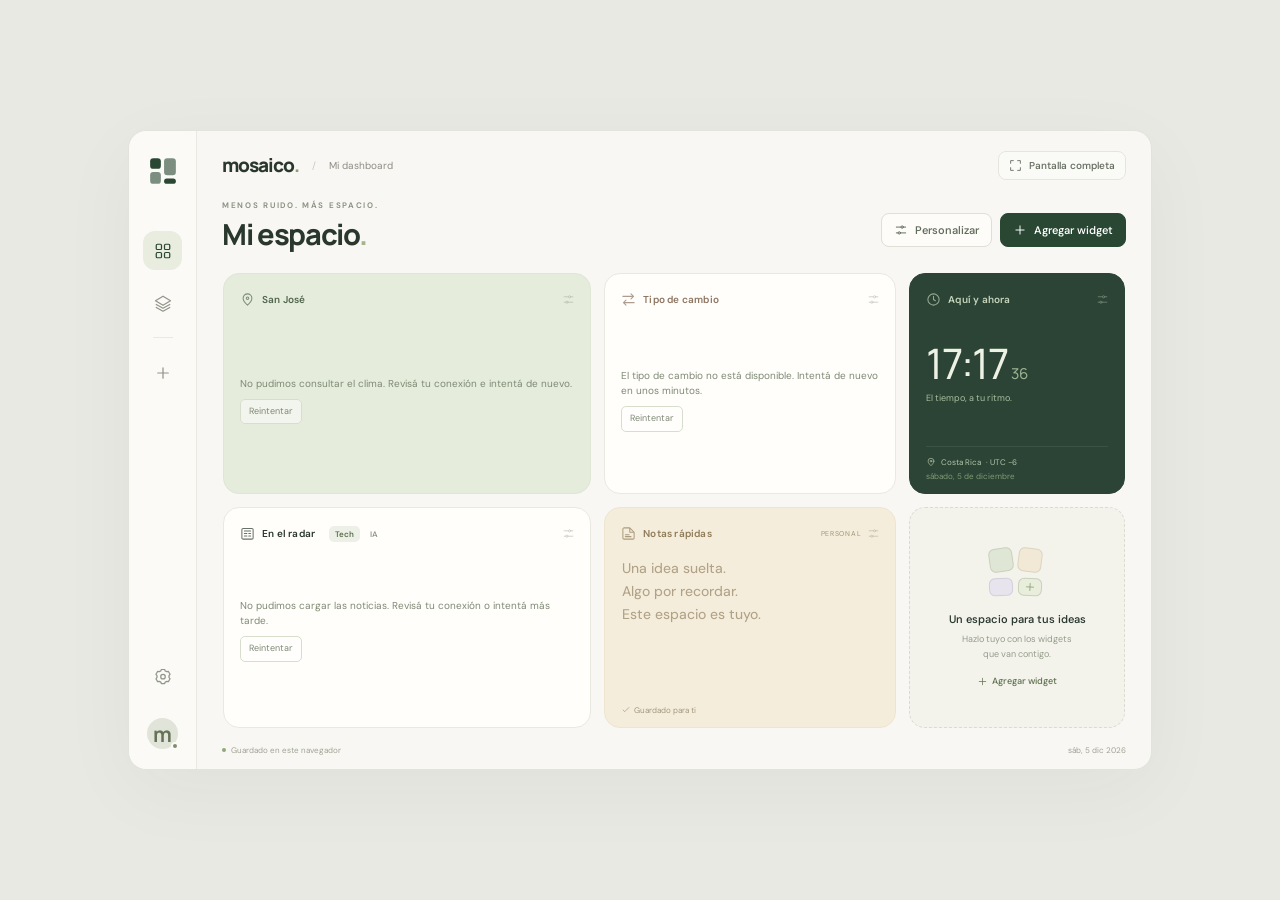
==== index.html @ e3544dfc "Build Mosaico modular dashboard with live atmospheric weather" ====
<!doctype html>
<html lang="es">
<head>
  <meta charset="UTF-8">
  <meta name="viewport" content="width=device-width,initial-scale=1,viewport-fit=cover">
  <meta name="theme-color" content="#f6f5f1">
  <meta name="description" content="Mosaico: tu dashboard modular de clima, noticias, tipo de cambio y widgets personales.">
  <title>Mosaico — Tu espacio, a tu ritmo</title>
  <link rel="icon" href="./assets/favicon.svg" type="image/svg+xml">
  <link rel="stylesheet" href="./style.css">
</head>
<body>
  <div class="app-shell" id="app">
    <aside class="sidebar" aria-label="Navegación principal">
      <a class="brand" href="./" aria-label="Mosaico, inicio"><svg viewBox="0 0 28 28" fill="none" aria-hidden="true"><rect x="2" y="2" width="10" height="10" rx="3" fill="currentColor"/><rect x="15" y="2" width="11" height="16" rx="3" fill="currentColor" opacity=".6"/><rect x="2" y="15" width="10" height="11" rx="3" fill="currentColor" opacity=".6"/><rect x="15" y="21" width="11" height="5" rx="2.5" fill="currentColor"/></svg></a>
      <div class="nav-stack">
        <button class="nav-button active" id="home-button" title="Mi espacio" aria-label="Mi espacio" data-icon="grid"></button>
        <button class="nav-button" id="library-button" title="Biblioteca de widgets" aria-label="Biblioteca de widgets" data-icon="layers"></button>
        <div class="nav-divider"></div>
        <button class="nav-button" id="sidebar-add" title="Agregar widget" aria-label="Agregar widget" data-icon="plus"></button>
      </div>
      <div class="nav-bottom">
        <button class="nav-button" id="settings-button" title="Ajustes" aria-label="Ajustes" data-icon="settings"></button>
        <button class="avatar" id="about-button" title="Acerca de Mosaico" aria-label="Acerca de Mosaico">m<span></span></button>
      </div>
    </aside>
    <main>
      <div class="topbar">
        <div class="breadcrumb"><span class="wordmark">mosaico<span class="brand-dot">.</span></span><span class="breadcrumb-divider">/</span><span>Mi dashboard</span></div>
        <button class="button fullscreen-button" id="fullscreen-button"><span data-icon="expand"></span><span class="fullscreen-label">Pantalla completa</span></button>
      </div>
      <header class="workspace-heading">
        <div><div class="eyebrow">MENOS RUIDO. MÁS ESPACIO.</div><h1>Mi espacio<span class="heading-dot">.</span></h1></div>
        <div class="heading-actions"><button class="button edit-button" id="edit-button"><span data-icon="sliders"></span><span>Personalizar</span></button><button class="button primary" id="add-button"><span data-icon="plus"></span>Agregar widget</button></div>
      </header>
      <section class="dashboard-scroll" aria-label="Tus widgets"><div class="widget-grid" id="widget-grid"></div></section>
      <footer><span><span class="status-dot"></span><span id="save-status">Todo en su lugar</span></span><span id="footer-date"></span></footer>
    </main>
  </div>
  <dialog id="catalog-dialog" class="catalog-dialog">
    <div class="dialog-header"><div><div class="eyebrow">HECHO A TU MEDIDA</div><h2>Un lugar para todo.</h2><p>Elige qué quieres tener a mano.</p></div><button class="icon-button close-dialog" aria-label="Cerrar" data-icon="x"></button></div>
    <div class="catalog-search"><span data-icon="search"></span><input id="catalog-search" placeholder="Buscar un widget…" aria-label="Buscar widgets"></div>
    <div class="catalog-tabs" role="group" aria-label="Filtrar widgets"><button class="selected" data-category="all">Todos</button><button data-category="daily">Tu día</button><button data-category="personal">Personales</button></div>
    <div class="catalog-grid" id="catalog-grid"></div>
    <div class="catalog-footer"><span data-icon="code"></span><span>Tu espacio puede crecer. Agrega tus propios módulos al registro de widgets.</span></div>
  </dialog>
  <dialog id="config-dialog" class="config-dialog"><div class="dialog-header"><div><div class="eyebrow">DALE TU TOQUE</div><h2 id="config-heading">Configurar widget</h2></div><button class="icon-button close-dialog" aria-label="Cerrar" data-icon="x"></button></div><form id="config-form"></form></dialog>
  <dialog id="settings-dialog" class="settings-dialog"><div class="dialog-header"><div><div class="eyebrow">TU ESPACIO</div><h2>Ajustes</h2></div><button class="icon-button close-dialog" aria-label="Cerrar" data-icon="x"></button></div><div class="settings-content"><div class="setting-info"><span data-icon="monitor"></span><div><strong>1024 × 640 píxeles</strong><p>El tamaño máximo de Mosaico. En pantalla completa, tu dashboard permanece centrado.</p></div></div><div class="setting-info"><span data-icon="hard-drive"></span><div><strong>Guardado en este navegador</strong><p>Tu distribución, notas y widgets se conservan en este dispositivo.</p></div></div><button class="button wide" id="export-button"><span data-icon="download"></span>Exportar mi espacio</button><label class="button wide import-button"><span data-icon="upload"></span>Importar un espacio<input type="file" id="import-input" accept="application/json,.json" hidden></label><button class="button wide danger" id="reset-button"><span data-icon="rotate"></span>Restablecer distribución inicial</button><p class="settings-note">Restablecer elimina los widgets y notas de este navegador. Puedes exportarlos antes.</p></div></dialog>
  <dialog id="about-dialog" class="settings-dialog"><div class="dialog-header"><div><div class="eyebrow">BIENVENIDO A MOSAICO</div><h2>Tu espacio, a tu ritmo.</h2></div><button class="icon-button close-dialog" aria-label="Cerrar" data-icon="x"></button></div><div class="settings-content about-content"><p>Una pequeña ventana para las cosas que importan. Agrega widgets, edita sus opciones y organiza tu día a tu manera.</p><p><strong>Para organizar:</strong> pulsa Personalizar. Arrastra las tarjetas o usa sus flechas para moverlas. Cada widget tiene un botón de ajustes.</p><p><strong>Datos:</strong> clima de <a href="https://open-meteo.com/" target="_blank" rel="noopener noreferrer">Open-Meteo</a>, cambio de <a href="https://api.hacienda.go.cr/docs/" target="_blank" rel="noopener noreferrer">Hacienda</a> y noticias de <a href="https://news.ycombinator.com/" target="_blank" rel="noopener noreferrer">Hacker News</a>. Cada módulo muestra su fuente y actualización.</p><p><strong>Widgets propios:</strong> puedes crear indicadores desde la biblioteca o registrar nuevos módulos en el código del proyecto.</p></div></dialog>
  <div class="toast" id="toast" role="status" aria-live="polite"></div>
  <script type="module" src="./js/app.js"></script>
</body>
</html>
---- style.css ----
@import url('https://fonts.googleapis.com/css2?family=DM+Sans:wght@400;450;500;550;600;650;700&family=Manrope:wght@400;500;600;650;700;750;800&display=swap');
:root{--ink:#29372d;--muted:#888b81;--green:#294733;--line:#e9e8e1;--paper:#f8f7f3;--sage:#e5ebdc;--peach:#f5e4d6;--lavender:#eae5f3;--sand:#f1eddf;font-family:'DM Sans',-apple-system,BlinkMacSystemFont,sans-serif;color:var(--ink);font-synthesis:none;font-size:13px;background:#e9e9e3}
*{box-sizing:border-box}body{margin:0;min-height:100dvh;display:grid;place-items:center}button,input,textarea,select{font:inherit}button,a,input,textarea,select{-webkit-tap-highlight-color:transparent}button{color:inherit;cursor:pointer}button:disabled{cursor:default;opacity:.4}button:focus-visible,a:focus-visible{outline:2px solid #527548;outline-offset:4px}input:focus-visible,textarea:focus-visible,select:focus-visible{outline:2px solid #7f9271;outline-offset:2px}a{color:inherit;text-decoration:none}svg{display:block}button svg,span[data-icon] svg{flex-shrink:0}.icon{width:18px;height:18px;flex-shrink:0}button{border:0;background:none}button:hover{filter:brightness(.97)}.app-shell{width:min(1024px,100vw);height:min(640px,100dvh);display:grid;grid-template-columns:68px minmax(0,1fr);background:var(--paper);overflow:hidden;border:1px solid #e2e3db;box-shadow:0 20px 80px #2736280b}body:fullscreen{background:#e9e9e3}html:fullscreen body{height:100dvh} .sidebar{border-right:1px solid var(--line);display:flex;align-items:center;flex-direction:column;padding:25px 0 20px;background:#fbfaf6}.brand{color:var(--green);width:30px;height:30px;display:block}.brand svg{width:30px;height:30px}.nav-stack{display:flex;flex-direction:column;gap:13px;margin-top:45px;align-items:center}.nav-button{width:39px;height:39px;display:grid;place-items:center;border-radius:12px;color:#91958a;transition:background .2s}.nav-button:hover{background:#eeefe7;color:var(--green)}.nav-button.active{background:#e8eddf;color:var(--green)}.nav-button .icon{width:18px;height:18px}.nav-divider{height:1px;width:20px;background:var(--line);margin:2px 0}.nav-bottom{margin-top:auto;display:grid;gap:22px;justify-items:center}.avatar{width:31px;height:31px;border-radius:50%;background:#e1e5d9;font:700 21px 'Manrope',sans-serif;position:relative;color:#657256}.avatar span{position:absolute;bottom:-1px;right:-1px;width:8px;height:8px;background:#79916a;border:2px solid #fbfaf6;border-radius:50%}main{padding:19px 25px 10px;min-width:0;min-height:0;display:flex;flex-direction:column}.topbar{height:30px;flex-shrink:0;display:flex;align-items:center;justify-content:space-between}.breadcrumb{display:flex;align-items:center;gap:13px;font-size:10px;color:#8c8e83}.wordmark{font-family:Manrope,sans-serif;font-weight:800;color:var(--ink);font-size:19px;letter-spacing:-1px}.brand-dot{color:#8d9f73}.breadcrumb-divider{color:#c9cbbe}.button{display:inline-flex;align-items:center;justify-content:center;gap:7px;border:1px solid #dedfd5;border-radius:8px;height:34px;padding:0 12px;font-size:11px;font-weight:550;white-space:nowrap;transition:background .18s}.button .icon{width:14px;height:14px}.fullscreen-button{height:29px;font-size:10px;background:#fafaf7;border-color:#e4e5dc;padding:0 10px;color:#676e61}.fullscreen-button .icon{width:13px;height:13px}.primary{background:var(--green);border-color:var(--green);color:#fff}.primary:hover{background:#34543d}.workspace-heading{display:flex;align-items:center;justify-content:space-between;margin:20px 0 19px;flex-shrink:0;min-height:53px}.eyebrow{font-size:8px;letter-spacing:1.7px;font-weight:650;color:#8b9182;line-height:1.4}h1{font-family:Manrope,sans-serif;font-size:29px;letter-spacing:-1.35px;line-height:1.24;margin:6px 0 0;font-weight:750}.heading-dot{color:#a5b38e}.heading-actions{display:flex;gap:8px;padding-top:6px}.edit-button{background:#fdfcf8;color:#626c5c}.edit-button.selected{background:#e5ebdc;border-color:#bac8ad}.dashboard-scroll{flex:1;min-height:0;overflow-y:auto;scrollbar-width:thin;scrollbar-color:#d0d5c7 transparent;scrollbar-gutter:auto}.widget-grid{display:grid;grid-template-columns:repeat(12,minmax(0,1fr));gap:13px;align-content:start;padding:1px 1px 3px;min-height:100%}.widget{position:relative;min-width:0;height:221px;border:1px solid #e9e9e0;border-radius:16px;background:#fffefb;padding:15px 16px 12px;grid-column:span 4;overflow:hidden;transition:box-shadow .2s,border-color .2s,transform .2s}.widget:hover{border-color:#d8ddce}.widget.weather,.widget.news{grid-column:span 5}.widget.clock,.add-tile{grid-column:span 3}.widget-header{height:21px;display:flex;align-items:center;justify-content:space-between;gap:4px;position:relative;z-index:1;margin-bottom:9px}.widget-label{display:flex;align-items:center;gap:7px;font-size:10px;font-weight:600;letter-spacing:.02em;min-width:0}.widget-label .icon{width:15px;height:15px;opacity:.7}.widget-title{overflow:hidden;text-overflow:ellipsis;white-space:nowrap}.card-actions{display:flex;align-items:center;gap:1px;margin-right:-6px}.icon-button{width:23px;height:23px;border-radius:6px;display:grid;place-items:center;padding:4px;color:#92988a;flex-shrink:0}.icon-button .icon{width:13px;height:13px}.icon-button:hover{background:#00000009;color:var(--ink)}.widget-config{opacity:.45;transition:opacity .2s}.widget:hover .widget-config,.widget-config:focus-visible,.editing .widget-config{opacity:1}.widget-body{position:relative;z-index:1;min-height:0;height:calc(100% - 30px)}.source-line{font-size:8px;color:#91988a;display:flex;align-items:center;gap:4px;margin:0;line-height:1.4}.source-line a:hover{text-decoration:underline}.source-line .tiny-dot{width:3px;height:3px;border-radius:50%;background:currentColor}.weather{background:#e5ecdc;border-color:#dfe6d5}.weather .widget-label{color:#51644d}.weather-visual{position:absolute;right:-37px;top:-58px;width:200px;height:200px;pointer-events:none;opacity:.9}.weather-sun{width:80px;height:80px;border-radius:50%;position:absolute;top:50px;left:66px;background:#edc473;box-shadow:0 0 0 13px #f1d99c29,0 0 0 27px #f1d99c1f}.weather-cloud{position:absolute;width:108px;height:36px;top:108px;left:64px;border-radius:30px;background:linear-gradient(#fafbf1,#eff2e5);box-shadow:0 9px 18px #778a6521}.weather-cloud:before,.weather-cloud:after{content:'';position:absolute;border-radius:50%;background:#f8f9ef}.weather-cloud:before{width:48px;height:48px;bottom:8px;left:14px}.weather-cloud:after{width:60px;height:60px;bottom:3px;right:13px}.weather-visual.night .weather-sun{background:#d5e3d8;box-shadow:inset -14px -8px #718773}.temperature{font-family:Manrope,sans-serif;font-size:53px;font-weight:500;letter-spacing:-3px;line-height:1.1;margin-top:11px;position:relative}.temperature sup{font-size:25px;font-weight:400;vertical-align:top;position:relative;top:5px;margin-left:4px;letter-spacing:-1px}.weather-description{font-size:11px;margin:3px 0 3px;color:#4d6146}.weather-range{font-size:9px;color:#7e8b73}.weather-stats{display:flex;gap:13px;margin-top:14px;padding-top:9px;border-top:1px solid #bdcaae69;font-size:9px;color:#65765b}.weather-stats span{display:flex;gap:4px;align-items:center}.weather-stats .icon{width:11px;height:11px}.weather .source-line{margin-top:7px;font-size:7px;color:#78866f}.exchange .widget-label{color:#8d7561}.currency-pair{display:flex;align-items:center;gap:7px;margin-top:14px;color:#8e8e7f;font-size:10px}.flag{font-size:15px}.currency-arrow{font-size:12px;color:#b6b7ad}.exchange-rate{font:600 34px/1.25 Manrope,sans-serif;letter-spacing:-1.4px;margin-top:5px}.exchange-rate .symbol{font-size:24px;margin-right:4px;color:#758064;font-weight:400}.exchange-meta{display:flex;align-items:center;justify-content:space-between;font-size:8px;color:#858c7e;margin-top:3px}.reference-badge{color:#6d805b;background:#edf2e5;padding:3px 5px;border-radius:4px;font-size:7px;display:inline-flex;align-items:center;gap:3px}.reference-badge .icon{width:8px;height:8px}.converter{display:flex;border:1px solid #e8e8df;border-radius:7px;margin-top:11px;align-items:center;background:#f8f8f4;height:30px;overflow:hidden}.converter-input{width:40%;display:flex;align-items:center;padding:0 8px;border-right:1px solid #e8e8df;gap:5px}.converter-input span{font-size:8px;color:#8d9385}.converter-input input{width:100%;min-width:0;border:0;outline:0;background:none;font-size:11px;color:#4d5947;appearance:textfield}.converter-input input::-webkit-inner-spin-button{appearance:none}.converter-result{font-size:10px;font-weight:550;padding:0 9px;overflow:hidden;text-overflow:ellipsis;white-space:nowrap;flex:1}.exchange .source-line{margin-top:7px;font-size:7px;justify-content:space-between}.rate-select{font-size:8px;border:0;background:none;color:#7e8975;max-width:65px;cursor:pointer;padding:0}.clock{background:#2c4435;border-color:#2c4435;color:#edf2e5}.clock .widget-label{color:#c7d6bd}.clock .icon-button{color:#c1ceba}.clock-body{display:flex;flex-direction:column;align-items:flex-start}.clock-time{font-family:Manrope,sans-serif;font-size:42px;letter-spacing:-1.6px;line-height:1.2;margin-top:19px;font-weight:450;white-space:nowrap}.clock-seconds{display:inline-block;font-size:15px;color:#9cb292;margin-left:4px;letter-spacing:-.3px}.clock-period{font-size:9px;color:#a8bea0;margin:3px 0 0}.clock-rule{height:1px;width:100%;background:#ffffff13;margin-top:auto;margin-bottom:10px}.clock-location{font-size:8px;color:#b5c5aa;display:flex;gap:5px;align-items:center}.clock-location .icon{width:10px;height:10px}.clock-date{font-size:8px;color:#7f9a75;margin-top:4px}.news .widget-header{margin-bottom:5px}.news-tabs{display:flex;gap:4px;margin-left:7px}.news-tabs button{font-size:8px;padding:3px 6px;border-radius:5px;color:#929788;white-space:nowrap}.news-tabs .selected{background:#edf0e6;color:#576d48}.news-headline-list{list-style:none;margin:0;padding:0}.news-item{border-bottom:1px solid #eeeee7;padding:8px 0 7px;display:grid;grid-template-columns:21px 1fr 12px;gap:4px;align-items:center}.news-item:last-child{border:0}.news-number{font:500 11px Manrope,sans-serif;align-self:start;margin-top:1px;color:#bac0ad}.news-title{font-size:10px;font-weight:550;line-height:1.35;display:-webkit-box;-webkit-line-clamp:2;-webkit-box-orient:vertical;overflow:hidden}.news-item>a:hover .news-title{text-decoration:underline;text-decoration-color:#b5c4a7;text-underline-offset:3px}.news-detail{font-size:7px;color:#9a9d90;display:flex;gap:5px;margin-top:4px}.news-item>.icon{width:11px;height:11px;color:#aab39c}.news .source-line{font-size:7px;position:absolute;bottom:0}.note{background:#f5eddb;border-color:#eee5d0}.note .widget-label{color:#8e7b58}.personal-tag{font-size:7px;color:#a09275;letter-spacing:.7px}.note-editor{font-size:14px;font-weight:450;line-height:1.65;color:#766949;width:100%;height:126px;border:0;resize:none;background:transparent;outline:0;padding:4px 1px;scrollbar-width:thin}.note-editor::placeholder{color:#b1a286;opacity:1}.note-bottom{display:flex;justify-content:space-between;font-size:8px;color:#a2977e;position:absolute;bottom:0;left:0;right:0}.note-bottom span{display:flex;align-items:center;gap:3px}.note-bottom .icon{width:10px;height:10px}.add-tile{border:1px dashed #d9ddcf;background:#f1f2eac9;display:flex;align-items:center;justify-content:center;flex-direction:column;gap:0;padding:16px;cursor:pointer;text-align:center;border-radius:16px;height:221px;transition:background .2s}.add-tile:hover{background:#e9ede0;border-color:#aebc9e}.tile-art{width:61px;height:49px;position:relative;margin-bottom:15px}.tile-art span{position:absolute;border:1px solid #c7d1bb;background:#e0e6d5;border-radius:6px}.tile-art span:nth-child(1){width:24px;height:24px;left:2px;top:0;transform:rotate(-8deg)}.tile-art span:nth-child(2){width:24px;height:24px;left:31px;top:0;transform:rotate(7deg);background:#f1e8d6;border-color:#dcd3bf}.tile-art span:nth-child(3){width:24px;height:18px;left:2px;top:30px;transform:rotate(-3deg);background:#e8e4ee;border-color:#d4cedc}.tile-art span:nth-child(4){width:24px;height:18px;left:31px;top:30px;transform:rotate(3deg);display:grid;place-items:center;color:#8ca077;background:#e9eddc}.tile-art .icon{width:12px;height:12px}.add-tile strong{font-size:11px;font-weight:550}.add-tile p{font-size:9px;line-height:1.6;color:#969c8b;margin:6px 0 14px;max-width:135px}.add-tile .add-small{font-size:9px;display:flex;gap:4px;align-items:center;color:#637653;font-weight:550}.add-small .icon{width:11px;height:11px}footer{display:flex;align-items:center;justify-content:space-between;color:#9fa392;font-size:8px;flex-shrink:0;height:25px;padding-top:6px}footer>span:first-child{display:flex;align-items:center;gap:5px}.status-dot{height:4px;width:4px;border-radius:50%;background:#91a779}.editing .widget{border:1px dashed #a9b89a;cursor:grab}.editing .widget:active{cursor:grabbing}.editing .add-tile{opacity:.7}.edit-controls{display:none;align-items:center;gap:0}.editing .edit-controls{display:flex}.editing .widget-header{margin-bottom:9px}.editing .widget-label{font-size:9px;gap:4px}.editing .card-actions{margin-right:-8px}.editing .card-actions .icon-button{width:20px;height:22px;padding:3px}.editing .widget-label>.icon{display:none}.editing .personal-tag{display:none}.widget.dragging{opacity:.3;transform:scale(.97)}.widget.drag-over{box-shadow:0 0 0 2px #72945a}.error-state{height:100%;display:flex;flex-direction:column;align-items:flex-start;justify-content:center;gap:8px;font-size:10px;color:#7e8974;line-height:1.5}.error-state p{margin:0}.error-state button{font-size:9px;background:#ffffff80;padding:5px 8px;border-radius:5px;border:1px solid #d7decc}.skeleton{height:12px;background:#667f4310;border-radius:4px;margin-top:15px;width:75%;animation:pulse 1.5s ease-in-out infinite}.skeleton.big{width:40%;height:40px;margin-top:23px}.skeleton.short{width:45%}@keyframes pulse{50%{opacity:.35}}
/* Personal widget palette and controls. */
.accent-sage{background:#edf1e7}.accent-peach{background:#f5e8dd}.accent-lavender{background:#eeebf5}.accent-sand{background:#f4f0e4}.extension .widget-body{overflow:auto;scrollbar-width:thin}.ext-caption,.ext-empty{font-size:9px;line-height:1.6;color:#8d9683;margin:6px 0}.ext-input{min-width:0;width:100%;border:1px solid #dbe1d1;border-radius:5px;padding:7px 8px;font-size:9px;background:#ffffff70}.ext-button{font-size:9px;border-radius:5px;padding:7px 10px;background:#4e6944;color:#fff}.ext-button.is-subtle{background:#ffffff60;color:#828773}.ext-inline-form{display:flex;gap:4px;margin-top:7px}.ext-add{border:1px solid #dbe1d1;background:#ffffff70;border-radius:5px;width:29px}.task-list{padding:0;margin:0;list-style:none;max-height:97px;overflow:auto;scrollbar-width:thin}.task-item{display:flex;align-items:center;justify-content:space-between;padding:7px 0;border-bottom:1px solid #a3b38c22;font-size:11px;gap:4px}.task-label{display:flex;align-items:center;gap:7px;min-width:0}.task-label span{overflow-wrap:anywhere}.task-label input{accent-color:#698559}.task-item.is-done .task-label span{text-decoration:line-through;color:#9ba391}.task-remove{color:#a1a594;padding:0 4px;font-size:15px;align-self:start}.focus-time{font:500 49px Manrope,sans-serif;letter-spacing:-2px;line-height:1.2;margin-top:11px}.focus-actions{display:flex;gap:6px;margin-top:14px}.link-list{max-height:65px;overflow:auto;margin-bottom:7px;scrollbar-width:thin}.link-item{display:flex;align-items:center;justify-content:space-between;padding:4px 0;font-size:10px}.quick-link{overflow:hidden;white-space:nowrap;text-overflow:ellipsis}.quick-link:hover{text-decoration:underline}.link-form{display:grid;grid-template-columns:1fr 1fr;gap:5px}.link-form button{grid-column:1/-1;padding:6px}.metric-value{font:550 47px Manrope,sans-serif;letter-spacing:-1.8px;line-height:1.25;margin-top:15px;overflow-wrap:anywhere}.metric-unit{font-size:18px;letter-spacing:0;margin-left:5px;opacity:.6}.metric-label{font-size:12px;margin:4px 0 14px;color:#95806d}.metric-trend{font-size:9px;padding:4px 7px;background:#ffffff80;border-radius:4px;color:#9d826c}
/* Native dialogs stay within the dashboard's compact scale. */
dialog{border:1px solid #e5e6dc;box-shadow:0 25px 100px #1c30212b;border-radius:20px;padding:25px;background:#fafaf6;color:var(--ink);width:min(610px,calc(100vw - 32px));max-height:min(580px,calc(100dvh - 32px));overscroll-behavior:contain}dialog::backdrop{background:#26342455;backdrop-filter:blur(4px)}.dialog-header{display:flex;align-items:flex-start;justify-content:space-between;gap:15px}.dialog-header .icon-button{width:28px;height:28px;background:#eff0e8}.dialog-header .icon-button .icon{width:16px;height:16px}.dialog-header h2{font:700 25px Manrope,sans-serif;letter-spacing:-1px;margin:6px 0 0}.dialog-header p{font-size:11px;color:#929888;margin:7px 0 0}.catalog-search{display:flex;gap:9px;align-items:center;background:#f1f2eb;border:1px solid #e5e8dd;border-radius:9px;padding:10px 12px;margin-top:22px}.catalog-search .icon{width:15px;height:15px;color:#929e85}.catalog-search input{background:none;outline:0;border:0;width:100%;font-size:11px}.catalog-tabs{display:flex;gap:6px;margin:15px 0}.catalog-tabs button{font-size:10px;color:#8d9682;padding:6px 10px;border-radius:6px}.catalog-tabs button.selected{background:#e6eddc;color:#5e754d}.catalog-grid{display:grid;grid-template-columns:repeat(3,minmax(0,1fr));gap:9px}.catalog-card{display:flex;flex-direction:column;align-items:flex-start;text-align:left;padding:13px;border:1px solid #e3e6da;border-radius:10px;background:#fffefa;position:relative;min-height:118px;transition:border-color .2s}.catalog-card:hover{border-color:#95a582;background:#f7f9f0}.catalog-icon{width:28px;height:28px;display:grid;place-items:center;border-radius:8px;margin-bottom:9px;background:#edf2e5;color:#7c8e68}.catalog-icon .icon{width:16px;height:16px}.catalog-card strong{font-size:11px;font-weight:550}.catalog-card p{font-size:9px;line-height:1.5;color:#99a08f;margin:5px 0 0}.catalog-add{position:absolute;top:15px;right:12px;color:#b0b99e}.catalog-add .icon{width:13px;height:13px}.catalog-footer{display:flex;gap:8px;align-items:center;font-size:9px;color:#969d8c;margin-top:18px;padding-top:15px;border-top:1px solid #e5e7dc;line-height:1.6}.catalog-footer .icon{width:15px;height:15px;flex-shrink:0}.empty-search{grid-column:1/-1;padding:25px 0;color:#8c977e;text-align:center;font-size:12px}.config-dialog,.settings-dialog{width:min(420px,calc(100vw - 32px))}.field-label{font-size:10px;font-weight:550;display:flex;flex-direction:column;gap:7px;margin-top:17px}.field-label input,.field-label select,.field-label textarea{background:#fffefa;border:1px solid #dfe4d5;border-radius:7px;padding:10px 11px;width:100%;font-size:11px;color:var(--ink)}.field-label textarea{resize:vertical;min-height:60px}.field-hint{font-size:9px;color:#949d88;line-height:1.6;margin-top:7px}.form-actions{display:flex;justify-content:flex-end;gap:8px;padding-top:20px;margin-top:20px;border-top:1px solid #e6e9df}.city-search{display:flex;gap:5px;align-items:center}.city-search .button{height:35px}.city-results{display:flex;flex-direction:column;gap:5px;margin-top:9px}.city-result{font-size:10px;text-align:left;background:#edf2e5;border-radius:6px;padding:9px}.city-result.selected{box-shadow:inset 0 0 0 1px #92a37c}.settings-content{padding-top:18px}.setting-info{display:flex;gap:12px;align-items:flex-start;margin-bottom:21px}.setting-info>.icon{color:#91a37c;margin-top:2px}.setting-info strong{font-size:11px;font-weight:550}.setting-info p{font-size:10px;color:#959d8b;line-height:1.65;margin:5px 0 0}.wide{display:flex;width:100%;margin-top:9px;background:#f3f5ed;justify-content:flex-start}.import-button{cursor:pointer}.danger{color:#a87562;border-color:#e8d9cf;background:#f8efe9}.settings-note{color:#aaa594;font-size:9px;line-height:1.5}.about-content p{font-size:11px;line-height:1.8;color:#7b8970;margin-top:0;margin-bottom:16px}.about-content a{text-decoration:underline}.toast{position:fixed;left:50%;bottom:max(24px,calc((100dvh - 640px)/2 + 24px));transform:translate(-50%,10px);background:#2d4637;color:#f4f6ef;padding:10px 16px;border-radius:9px;font-size:11px;box-shadow:0 8px 25px #2637231a;opacity:0;pointer-events:none;transition:.2s;z-index:1000;max-width:calc(100vw - 36px);text-align:center}.toast.visible{opacity:1;transform:translate(-50%,0)}
@media(min-width:1050px) and (min-height:670px){.app-shell{border-radius:18px}.sidebar{border-radius:18px 0 0 18px}}
@media(max-width:850px){main{padding:16px 18px 9px}.widget{padding:13px}.widget-grid{gap:10px}.clock-time{font-size:33px}.clock-seconds{font-size:12px}.news-tabs{gap:0}.news-tabs button{padding:3px 4px}.news .widget-label{font-size:9px}.exchange-rate{font-size:29px}.edit-button span:last-child{display:none}.widget-label{font-size:9px}}
@media(max-width:650px){.app-shell{grid-template-columns:50px minmax(0,1fr);border:0}.sidebar{padding-top:20px}.brand,.brand svg{width:25px;height:25px}.nav-button{width:33px;height:35px}.nav-stack{margin-top:32px;gap:8px}main{padding:15px 13px 7px}.breadcrumb{gap:8px}.breadcrumb>span:last-child{display:none}.workspace-heading{margin-top:18px;margin-bottom:15px;gap:8px}h1{font-size:25px}.eyebrow{font-size:7px;letter-spacing:1px}.button{padding:0 9px;font-size:10px}.heading-actions{gap:5px}.edit-button{width:31px;padding:0}.heading-actions>.primary{gap:4px}.fullscreen-button{height:27px;font-size:9px}.widget-grid{grid-template-columns:repeat(6,minmax(0,1fr))}.widget,.widget.weather,.widget.news{grid-column:span 6}.widget.clock,.add-tile{grid-column:span 3}.widget{height:221px}.widget-label{font-size:10px}.clock-time{font-size:36px}.news-tabs button{font-size:9px}.news .widget-label{font-size:10px}.widget.weather{height:221px}.weather-visual{right:-5px}.catalog-grid{grid-template-columns:repeat(2,minmax(0,1fr))}dialog{padding:20px}.dialog-header h2{font-size:23px}.heading-actions .primary{font-size:9px}footer>span:last-child{font-size:7px}}
@media(prefers-reduced-motion:reduce){*{animation:none!important;transition:none!important;scroll-behavior:auto!important}}

/* Live atmospheric sky, driven by Open-Meteo's WMO code and day/night flag. */
.weather.has-weather{background:#263e58;border-color:transparent;color:#fff;text-shadow:0 1px 12px #0b23352b;isolation:isolate}
.weather.has-weather:hover{border-color:#a7bfd2}.weather.has-weather .widget-label{color:#f0f6fc}.weather.has-weather .widget-label>.icon{opacity:.8}.weather.has-weather .widget-config{color:#e8f2fc;opacity:.65}.weather.has-weather .widget-config:hover{background:#ffffff22}.weather.has-weather .temperature{color:#fff;font-weight:450}.weather.has-weather .weather-description{color:#f1f6fa}.weather.has-weather .weather-range{color:#e4edf6cc}.weather.has-weather .weather-stats{border-color:#e3edf332;color:#edf4f8db}.weather.has-weather .source-line{color:#e1eaf4b3}.weather.has-weather .icon-button{color:#eef5fc}.weather.has-weather .error-state{color:#e8f3fa}.weather.has-weather .skeleton{background:#ffffff22}.editing .weather.has-weather{border-color:#d1e2ee}.weather-scene canvas{position:absolute;inset:0;width:100%;height:100%}
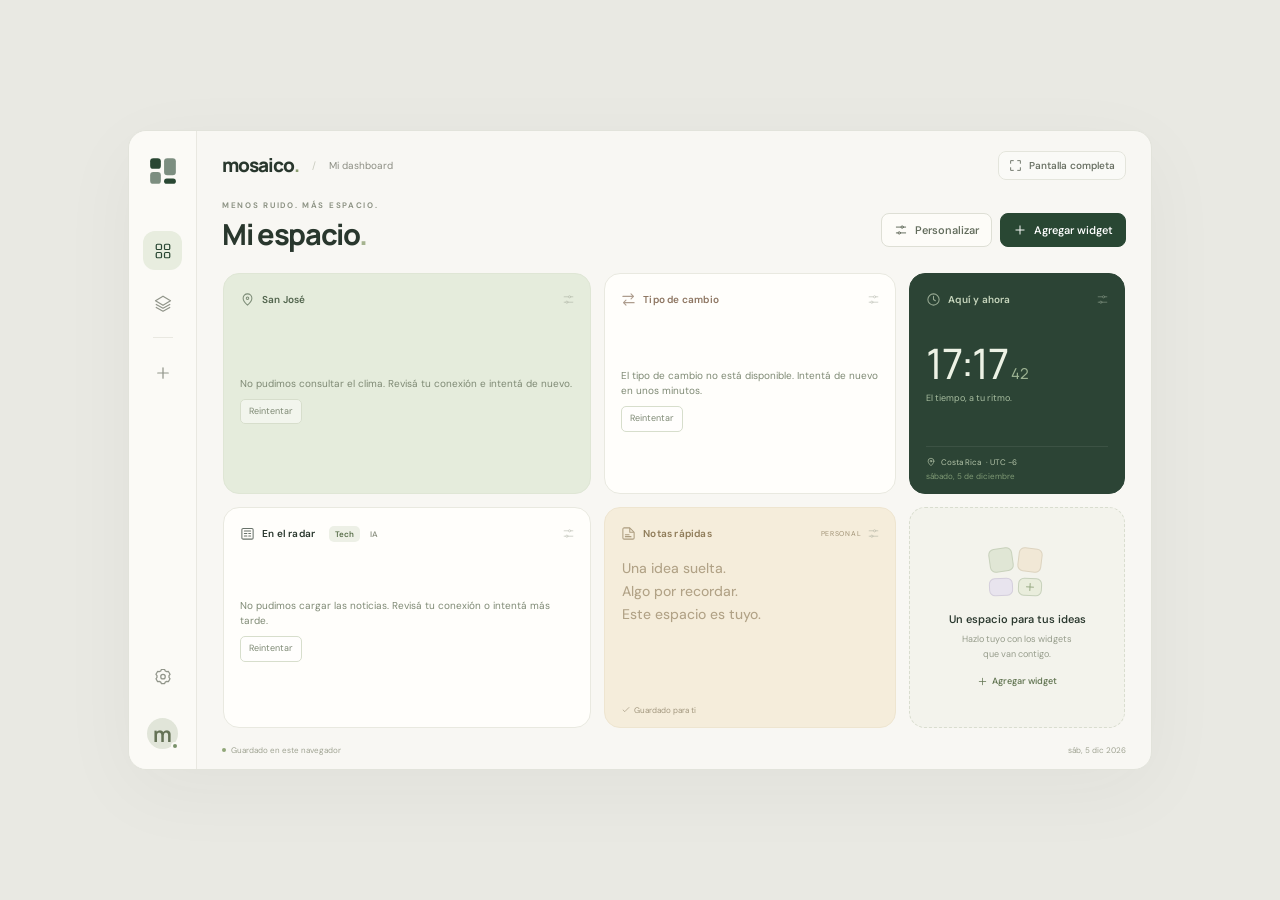
==== commit fd804785: "Improve startup reliability on Android frames" ====
--- a/index.html
+++ b/index.html
@@ -7,7 +7,8 @@
   <meta name="description" content="Mosaico: tu dashboard modular de clima, noticias, tipo de cambio y widgets personales.">
   <title>Mosaico — Tu espacio, a tu ritmo</title>
   <link rel="icon" href="./assets/favicon.svg" type="image/svg+xml">
-  <link rel="stylesheet" href="./style.css">
+  <script src="./js/boot.js?v=20261105-frame1"></script>
+  <link rel="stylesheet" href="./style.css?v=20261105-frame1">
 </head>
 <body>
   <div class="app-shell" id="app">
@@ -33,7 +34,7 @@
         <div><div class="eyebrow">MENOS RUIDO. MÁS ESPACIO.</div><h1>Mi espacio<span class="heading-dot">.</span></h1></div>
         <div class="heading-actions"><button class="button edit-button" id="edit-button"><span data-icon="sliders"></span><span>Personalizar</span></button><button class="button primary" id="add-button"><span data-icon="plus"></span>Agregar widget</button></div>
       </header>
-      <section class="dashboard-scroll" aria-label="Tus widgets"><div class="widget-grid" id="widget-grid"></div></section>
+      <section class="dashboard-scroll" aria-label="Tus widgets"><p id="startup-status" hidden role="status">No pudimos iniciar Mosaico. <a href="?lite=1">Reintentar en modo ligero</a>. Tus datos guardados se conservan.</p><noscript>Activa JavaScript para ver tus widgets.</noscript><div class="widget-grid" id="widget-grid"></div></section>
       <footer><span><span class="status-dot"></span><span id="save-status">Todo en su lugar</span></span><span id="footer-date"></span></footer>
     </main>
   </div>
@@ -48,6 +49,6 @@
   <dialog id="settings-dialog" class="settings-dialog"><div class="dialog-header"><div><div class="eyebrow">TU ESPACIO</div><h2>Ajustes</h2></div><button class="icon-button close-dialog" aria-label="Cerrar" data-icon="x"></button></div><div class="settings-content"><div class="setting-info"><span data-icon="monitor"></span><div><strong>1024 × 640 píxeles</strong><p>El tamaño máximo de Mosaico. En pantalla completa, tu dashboard permanece centrado.</p></div></div><div class="setting-info"><span data-icon="hard-drive"></span><div><strong>Guardado en este navegador</strong><p>Tu distribución, notas y widgets se conservan en este dispositivo.</p></div></div><button class="button wide" id="export-button"><span data-icon="download"></span>Exportar mi espacio</button><label class="button wide import-button"><span data-icon="upload"></span>Importar un espacio<input type="file" id="import-input" accept="application/json,.json" hidden></label><button class="button wide danger" id="reset-button"><span data-icon="rotate"></span>Restablecer distribución inicial</button><p class="settings-note">Restablecer elimina los widgets y notas de este navegador. Puedes exportarlos antes.</p></div></dialog>
   <dialog id="about-dialog" class="settings-dialog"><div class="dialog-header"><div><div class="eyebrow">BIENVENIDO A MOSAICO</div><h2>Tu espacio, a tu ritmo.</h2></div><button class="icon-button close-dialog" aria-label="Cerrar" data-icon="x"></button></div><div class="settings-content about-content"><p>Una pequeña ventana para las cosas que importan. Agrega widgets, edita sus opciones y organiza tu día a tu manera.</p><p><strong>Para organizar:</strong> pulsa Personalizar. Arrastra las tarjetas o usa sus flechas para moverlas. Cada widget tiene un botón de ajustes.</p><p><strong>Datos:</strong> clima de <a href="https://open-meteo.com/" target="_blank" rel="noopener noreferrer">Open-Meteo</a>, cambio de <a href="https://api.hacienda.go.cr/docs/" target="_blank" rel="noopener noreferrer">Hacienda</a> y noticias de <a href="https://news.ycombinator.com/" target="_blank" rel="noopener noreferrer">Hacker News</a>. Cada módulo muestra su fuente y actualización.</p><p><strong>Widgets propios:</strong> puedes crear indicadores desde la biblioteca o registrar nuevos módulos en el código del proyecto.</p></div></dialog>
   <div class="toast" id="toast" role="status" aria-live="polite"></div>
-  <script type="module" src="./js/app.js"></script>
+  <script type="module" src="./js/app.js?v=20261105-frame1"></script>
 </body>
 </html>
--- a/style.css
+++ b/style.css
@@ -1,10 +1,9 @@
-@import url('https://fonts.googleapis.com/css2?family=DM+Sans:wght@400;450;500;550;600;650;700&family=Manrope:wght@400;500;600;650;700;750;800&display=swap');
 :root{--ink:#29372d;--muted:#888b81;--green:#294733;--line:#e9e8e1;--paper:#f8f7f3;--sage:#e5ebdc;--peach:#f5e4d6;--lavender:#eae5f3;--sand:#f1eddf;font-family:'DM Sans',-apple-system,BlinkMacSystemFont,sans-serif;color:var(--ink);font-synthesis:none;font-size:13px;background:#e9e9e3}
-*{box-sizing:border-box}body{margin:0;min-height:100dvh;display:grid;place-items:center}button,input,textarea,select{font:inherit}button,a,input,textarea,select{-webkit-tap-highlight-color:transparent}button{color:inherit;cursor:pointer}button:disabled{cursor:default;opacity:.4}button:focus-visible,a:focus-visible{outline:2px solid #527548;outline-offset:4px}input:focus-visible,textarea:focus-visible,select:focus-visible{outline:2px solid #7f9271;outline-offset:2px}a{color:inherit;text-decoration:none}svg{display:block}button svg,span[data-icon] svg{flex-shrink:0}.icon{width:18px;height:18px;flex-shrink:0}button{border:0;background:none}button:hover{filter:brightness(.97)}.app-shell{width:min(1024px,100vw);height:min(640px,100dvh);display:grid;grid-template-columns:68px minmax(0,1fr);background:var(--paper);overflow:hidden;border:1px solid #e2e3db;box-shadow:0 20px 80px #2736280b}body:fullscreen{background:#e9e9e3}html:fullscreen body{height:100dvh} .sidebar{border-right:1px solid var(--line);display:flex;align-items:center;flex-direction:column;padding:25px 0 20px;background:#fbfaf6}.brand{color:var(--green);width:30px;height:30px;display:block}.brand svg{width:30px;height:30px}.nav-stack{display:flex;flex-direction:column;gap:13px;margin-top:45px;align-items:center}.nav-button{width:39px;height:39px;display:grid;place-items:center;border-radius:12px;color:#91958a;transition:background .2s}.nav-button:hover{background:#eeefe7;color:var(--green)}.nav-button.active{background:#e8eddf;color:var(--green)}.nav-button .icon{width:18px;height:18px}.nav-divider{height:1px;width:20px;background:var(--line);margin:2px 0}.nav-bottom{margin-top:auto;display:grid;gap:22px;justify-items:center}.avatar{width:31px;height:31px;border-radius:50%;background:#e1e5d9;font:700 21px 'Manrope',sans-serif;position:relative;color:#657256}.avatar span{position:absolute;bottom:-1px;right:-1px;width:8px;height:8px;background:#79916a;border:2px solid #fbfaf6;border-radius:50%}main{padding:19px 25px 10px;min-width:0;min-height:0;display:flex;flex-direction:column}.topbar{height:30px;flex-shrink:0;display:flex;align-items:center;justify-content:space-between}.breadcrumb{display:flex;align-items:center;gap:13px;font-size:10px;color:#8c8e83}.wordmark{font-family:Manrope,sans-serif;font-weight:800;color:var(--ink);font-size:19px;letter-spacing:-1px}.brand-dot{color:#8d9f73}.breadcrumb-divider{color:#c9cbbe}.button{display:inline-flex;align-items:center;justify-content:center;gap:7px;border:1px solid #dedfd5;border-radius:8px;height:34px;padding:0 12px;font-size:11px;font-weight:550;white-space:nowrap;transition:background .18s}.button .icon{width:14px;height:14px}.fullscreen-button{height:29px;font-size:10px;background:#fafaf7;border-color:#e4e5dc;padding:0 10px;color:#676e61}.fullscreen-button .icon{width:13px;height:13px}.primary{background:var(--green);border-color:var(--green);color:#fff}.primary:hover{background:#34543d}.workspace-heading{display:flex;align-items:center;justify-content:space-between;margin:20px 0 19px;flex-shrink:0;min-height:53px}.eyebrow{font-size:8px;letter-spacing:1.7px;font-weight:650;color:#8b9182;line-height:1.4}h1{font-family:Manrope,sans-serif;font-size:29px;letter-spacing:-1.35px;line-height:1.24;margin:6px 0 0;font-weight:750}.heading-dot{color:#a5b38e}.heading-actions{display:flex;gap:8px;padding-top:6px}.edit-button{background:#fdfcf8;color:#626c5c}.edit-button.selected{background:#e5ebdc;border-color:#bac8ad}.dashboard-scroll{flex:1;min-height:0;overflow-y:auto;scrollbar-width:thin;scrollbar-color:#d0d5c7 transparent;scrollbar-gutter:auto}.widget-grid{display:grid;grid-template-columns:repeat(12,minmax(0,1fr));gap:13px;align-content:start;padding:1px 1px 3px;min-height:100%}.widget{position:relative;min-width:0;height:221px;border:1px solid #e9e9e0;border-radius:16px;background:#fffefb;padding:15px 16px 12px;grid-column:span 4;overflow:hidden;transition:box-shadow .2s,border-color .2s,transform .2s}.widget:hover{border-color:#d8ddce}.widget.weather,.widget.news{grid-column:span 5}.widget.clock,.add-tile{grid-column:span 3}.widget-header{height:21px;display:flex;align-items:center;justify-content:space-between;gap:4px;position:relative;z-index:1;margin-bottom:9px}.widget-label{display:flex;align-items:center;gap:7px;font-size:10px;font-weight:600;letter-spacing:.02em;min-width:0}.widget-label .icon{width:15px;height:15px;opacity:.7}.widget-title{overflow:hidden;text-overflow:ellipsis;white-space:nowrap}.card-actions{display:flex;align-items:center;gap:1px;margin-right:-6px}.icon-button{width:23px;height:23px;border-radius:6px;display:grid;place-items:center;padding:4px;color:#92988a;flex-shrink:0}.icon-button .icon{width:13px;height:13px}.icon-button:hover{background:#00000009;color:var(--ink)}.widget-config{opacity:.45;transition:opacity .2s}.widget:hover .widget-config,.widget-config:focus-visible,.editing .widget-config{opacity:1}.widget-body{position:relative;z-index:1;min-height:0;height:calc(100% - 30px)}.source-line{font-size:8px;color:#91988a;display:flex;align-items:center;gap:4px;margin:0;line-height:1.4}.source-line a:hover{text-decoration:underline}.source-line .tiny-dot{width:3px;height:3px;border-radius:50%;background:currentColor}.weather{background:#e5ecdc;border-color:#dfe6d5}.weather .widget-label{color:#51644d}.weather-visual{position:absolute;right:-37px;top:-58px;width:200px;height:200px;pointer-events:none;opacity:.9}.weather-sun{width:80px;height:80px;border-radius:50%;position:absolute;top:50px;left:66px;background:#edc473;box-shadow:0 0 0 13px #f1d99c29,0 0 0 27px #f1d99c1f}.weather-cloud{position:absolute;width:108px;height:36px;top:108px;left:64px;border-radius:30px;background:linear-gradient(#fafbf1,#eff2e5);box-shadow:0 9px 18px #778a6521}.weather-cloud:before,.weather-cloud:after{content:'';position:absolute;border-radius:50%;background:#f8f9ef}.weather-cloud:before{width:48px;height:48px;bottom:8px;left:14px}.weather-cloud:after{width:60px;height:60px;bottom:3px;right:13px}.weather-visual.night .weather-sun{background:#d5e3d8;box-shadow:inset -14px -8px #718773}.temperature{font-family:Manrope,sans-serif;font-size:53px;font-weight:500;letter-spacing:-3px;line-height:1.1;margin-top:11px;position:relative}.temperature sup{font-size:25px;font-weight:400;vertical-align:top;position:relative;top:5px;margin-left:4px;letter-spacing:-1px}.weather-description{font-size:11px;margin:3px 0 3px;color:#4d6146}.weather-range{font-size:9px;color:#7e8b73}.weather-stats{display:flex;gap:13px;margin-top:14px;padding-top:9px;border-top:1px solid #bdcaae69;font-size:9px;color:#65765b}.weather-stats span{display:flex;gap:4px;align-items:center}.weather-stats .icon{width:11px;height:11px}.weather .source-line{margin-top:7px;font-size:7px;color:#78866f}.exchange .widget-label{color:#8d7561}.currency-pair{display:flex;align-items:center;gap:7px;margin-top:14px;color:#8e8e7f;font-size:10px}.flag{font-size:15px}.currency-arrow{font-size:12px;color:#b6b7ad}.exchange-rate{font:600 34px/1.25 Manrope,sans-serif;letter-spacing:-1.4px;margin-top:5px}.exchange-rate .symbol{font-size:24px;margin-right:4px;color:#758064;font-weight:400}.exchange-meta{display:flex;align-items:center;justify-content:space-between;font-size:8px;color:#858c7e;margin-top:3px}.reference-badge{color:#6d805b;background:#edf2e5;padding:3px 5px;border-radius:4px;font-size:7px;display:inline-flex;align-items:center;gap:3px}.reference-badge .icon{width:8px;height:8px}.converter{display:flex;border:1px solid #e8e8df;border-radius:7px;margin-top:11px;align-items:center;background:#f8f8f4;height:30px;overflow:hidden}.converter-input{width:40%;display:flex;align-items:center;padding:0 8px;border-right:1px solid #e8e8df;gap:5px}.converter-input span{font-size:8px;color:#8d9385}.converter-input input{width:100%;min-width:0;border:0;outline:0;background:none;font-size:11px;color:#4d5947;appearance:textfield}.converter-input input::-webkit-inner-spin-button{appearance:none}.converter-result{font-size:10px;font-weight:550;padding:0 9px;overflow:hidden;text-overflow:ellipsis;white-space:nowrap;flex:1}.exchange .source-line{margin-top:7px;font-size:7px;justify-content:space-between}.rate-select{font-size:8px;border:0;background:none;color:#7e8975;max-width:65px;cursor:pointer;padding:0}.clock{background:#2c4435;border-color:#2c4435;color:#edf2e5}.clock .widget-label{color:#c7d6bd}.clock .icon-button{color:#c1ceba}.clock-body{display:flex;flex-direction:column;align-items:flex-start}.clock-time{font-family:Manrope,sans-serif;font-size:42px;letter-spacing:-1.6px;line-height:1.2;margin-top:19px;font-weight:450;white-space:nowrap}.clock-seconds{display:inline-block;font-size:15px;color:#9cb292;margin-left:4px;letter-spacing:-.3px}.clock-period{font-size:9px;color:#a8bea0;margin:3px 0 0}.clock-rule{height:1px;width:100%;background:#ffffff13;margin-top:auto;margin-bottom:10px}.clock-location{font-size:8px;color:#b5c5aa;display:flex;gap:5px;align-items:center}.clock-location .icon{width:10px;height:10px}.clock-date{font-size:8px;color:#7f9a75;margin-top:4px}.news .widget-header{margin-bottom:5px}.news-tabs{display:flex;gap:4px;margin-left:7px}.news-tabs button{font-size:8px;padding:3px 6px;border-radius:5px;color:#929788;white-space:nowrap}.news-tabs .selected{background:#edf0e6;color:#576d48}.news-headline-list{list-style:none;margin:0;padding:0}.news-item{border-bottom:1px solid #eeeee7;padding:8px 0 7px;display:grid;grid-template-columns:21px 1fr 12px;gap:4px;align-items:center}.news-item:last-child{border:0}.news-number{font:500 11px Manrope,sans-serif;align-self:start;margin-top:1px;color:#bac0ad}.news-title{font-size:10px;font-weight:550;line-height:1.35;display:-webkit-box;-webkit-line-clamp:2;-webkit-box-orient:vertical;overflow:hidden}.news-item>a:hover .news-title{text-decoration:underline;text-decoration-color:#b5c4a7;text-underline-offset:3px}.news-detail{font-size:7px;color:#9a9d90;display:flex;gap:5px;margin-top:4px}.news-item>.icon{width:11px;height:11px;color:#aab39c}.news .source-line{font-size:7px;position:absolute;bottom:0}.note{background:#f5eddb;border-color:#eee5d0}.note .widget-label{color:#8e7b58}.personal-tag{font-size:7px;color:#a09275;letter-spacing:.7px}.note-editor{font-size:14px;font-weight:450;line-height:1.65;color:#766949;width:100%;height:126px;border:0;resize:none;background:transparent;outline:0;padding:4px 1px;scrollbar-width:thin}.note-editor::placeholder{color:#b1a286;opacity:1}.note-bottom{display:flex;justify-content:space-between;font-size:8px;color:#a2977e;position:absolute;bottom:0;left:0;right:0}.note-bottom span{display:flex;align-items:center;gap:3px}.note-bottom .icon{width:10px;height:10px}.add-tile{border:1px dashed #d9ddcf;background:#f1f2eac9;display:flex;align-items:center;justify-content:center;flex-direction:column;gap:0;padding:16px;cursor:pointer;text-align:center;border-radius:16px;height:221px;transition:background .2s}.add-tile:hover{background:#e9ede0;border-color:#aebc9e}.tile-art{width:61px;height:49px;position:relative;margin-bottom:15px}.tile-art span{position:absolute;border:1px solid #c7d1bb;background:#e0e6d5;border-radius:6px}.tile-art span:nth-child(1){width:24px;height:24px;left:2px;top:0;transform:rotate(-8deg)}.tile-art span:nth-child(2){width:24px;height:24px;left:31px;top:0;transform:rotate(7deg);background:#f1e8d6;border-color:#dcd3bf}.tile-art span:nth-child(3){width:24px;height:18px;left:2px;top:30px;transform:rotate(-3deg);background:#e8e4ee;border-color:#d4cedc}.tile-art span:nth-child(4){width:24px;height:18px;left:31px;top:30px;transform:rotate(3deg);display:grid;place-items:center;color:#8ca077;background:#e9eddc}.tile-art .icon{width:12px;height:12px}.add-tile strong{font-size:11px;font-weight:550}.add-tile p{font-size:9px;line-height:1.6;color:#969c8b;margin:6px 0 14px;max-width:135px}.add-tile .add-small{font-size:9px;display:flex;gap:4px;align-items:center;color:#637653;font-weight:550}.add-small .icon{width:11px;height:11px}footer{display:flex;align-items:center;justify-content:space-between;color:#9fa392;font-size:8px;flex-shrink:0;height:25px;padding-top:6px}footer>span:first-child{display:flex;align-items:center;gap:5px}.status-dot{height:4px;width:4px;border-radius:50%;background:#91a779}.editing .widget{border:1px dashed #a9b89a;cursor:grab}.editing .widget:active{cursor:grabbing}.editing .add-tile{opacity:.7}.edit-controls{display:none;align-items:center;gap:0}.editing .edit-controls{display:flex}.editing .widget-header{margin-bottom:9px}.editing .widget-label{font-size:9px;gap:4px}.editing .card-actions{margin-right:-8px}.editing .card-actions .icon-button{width:20px;height:22px;padding:3px}.editing .widget-label>.icon{display:none}.editing .personal-tag{display:none}.widget.dragging{opacity:.3;transform:scale(.97)}.widget.drag-over{box-shadow:0 0 0 2px #72945a}.error-state{height:100%;display:flex;flex-direction:column;align-items:flex-start;justify-content:center;gap:8px;font-size:10px;color:#7e8974;line-height:1.5}.error-state p{margin:0}.error-state button{font-size:9px;background:#ffffff80;padding:5px 8px;border-radius:5px;border:1px solid #d7decc}.skeleton{height:12px;background:#667f4310;border-radius:4px;margin-top:15px;width:75%;animation:pulse 1.5s ease-in-out infinite}.skeleton.big{width:40%;height:40px;margin-top:23px}.skeleton.short{width:45%}@keyframes pulse{50%{opacity:.35}}
+*{box-sizing:border-box}body{margin:0;min-height:100vh;min-height:100dvh;display:grid;place-items:center}button,input,textarea,select{font:inherit}button,a,input,textarea,select{-webkit-tap-highlight-color:transparent}button{color:inherit;cursor:pointer}button:disabled{cursor:default;opacity:.4}button:focus-visible,a:focus-visible{outline:2px solid #527548;outline-offset:4px}input:focus-visible,textarea:focus-visible,select:focus-visible{outline:2px solid #7f9271;outline-offset:2px}a{color:inherit;text-decoration:none}svg{display:block}button svg,span[data-icon] svg{flex-shrink:0}.icon{width:18px;height:18px;flex-shrink:0}button{border:0;background:none}button:hover{filter:brightness(.97)}.app-shell{width:min(1024px,100vw);height:min(640px,100vh);height:min(640px,100dvh);display:grid;grid-template-columns:68px minmax(0,1fr);background:var(--paper);overflow:hidden;border:1px solid #e2e3db;box-shadow:0 20px 80px #2736280b}body:fullscreen{background:#e9e9e3}html:fullscreen body{height:100vh;height:100dvh} .sidebar{border-right:1px solid var(--line);display:flex;align-items:center;flex-direction:column;padding:25px 0 20px;background:#fbfaf6}.brand{color:var(--green);width:30px;height:30px;display:block}.brand svg{width:30px;height:30px}.nav-stack{display:flex;flex-direction:column;gap:13px;margin-top:45px;align-items:center}.nav-button{width:39px;height:39px;display:grid;place-items:center;border-radius:12px;color:#91958a;transition:background .2s}.nav-button:hover{background:#eeefe7;color:var(--green)}.nav-button.active{background:#e8eddf;color:var(--green)}.nav-button .icon{width:18px;height:18px}.nav-divider{height:1px;width:20px;background:var(--line);margin:2px 0}.nav-bottom{margin-top:auto;display:grid;gap:22px;justify-items:center}.avatar{width:31px;height:31px;border-radius:50%;background:#e1e5d9;font:700 21px 'Manrope',sans-serif;position:relative;color:#657256}.avatar span{position:absolute;bottom:-1px;right:-1px;width:8px;height:8px;background:#79916a;border:2px solid #fbfaf6;border-radius:50%}main{padding:19px 25px 10px;min-width:0;min-height:0;display:flex;flex-direction:column}.topbar{height:30px;flex-shrink:0;display:flex;align-items:center;justify-content:space-between}.breadcrumb{display:flex;align-items:center;gap:13px;font-size:10px;color:#8c8e83}.wordmark{font-family:Manrope,sans-serif;font-weight:800;color:var(--ink);font-size:19px;letter-spacing:-1px}.brand-dot{color:#8d9f73}.breadcrumb-divider{color:#c9cbbe}.button{display:inline-flex;align-items:center;justify-content:center;gap:7px;border:1px solid #dedfd5;border-radius:8px;height:34px;padding:0 12px;font-size:11px;font-weight:550;white-space:nowrap;transition:background .18s}.button .icon{width:14px;height:14px}.fullscreen-button{height:29px;font-size:10px;background:#fafaf7;border-color:#e4e5dc;padding:0 10px;color:#676e61}.fullscreen-button .icon{width:13px;height:13px}.primary{background:var(--green);border-color:var(--green);color:#fff}.primary:hover{background:#34543d}.workspace-heading{display:flex;align-items:center;justify-content:space-between;margin:20px 0 19px;flex-shrink:0;min-height:53px}.eyebrow{font-size:8px;letter-spacing:1.7px;font-weight:650;color:#8b9182;line-height:1.4}h1{font-family:Manrope,sans-serif;font-size:29px;letter-spacing:-1.35px;line-height:1.24;margin:6px 0 0;font-weight:750}.heading-dot{color:#a5b38e}.heading-actions{display:flex;gap:8px;padding-top:6px}.edit-button{background:#fdfcf8;color:#626c5c}.edit-button.selected{background:#e5ebdc;border-color:#bac8ad}.dashboard-scroll{flex:1;min-height:0;overflow-y:auto;scrollbar-width:thin;scrollbar-color:#d0d5c7 transparent;scrollbar-gutter:auto}.widget-grid{display:grid;grid-template-columns:repeat(12,minmax(0,1fr));gap:13px;align-content:start;padding:1px 1px 3px;min-height:100%}.widget{position:relative;min-width:0;height:221px;border:1px solid #e9e9e0;border-radius:16px;background:#fffefb;padding:15px 16px 12px;grid-column:span 4;overflow:hidden;transition:box-shadow .2s,border-color .2s,transform .2s}.widget:hover{border-color:#d8ddce}.widget.weather,.widget.news{grid-column:span 5}.widget.clock,.add-tile{grid-column:span 3}.widget-header{height:21px;display:flex;align-items:center;justify-content:space-between;gap:4px;position:relative;z-index:1;margin-bottom:9px}.widget-label{display:flex;align-items:center;gap:7px;font-size:10px;font-weight:600;letter-spacing:.02em;min-width:0}.widget-label .icon{width:15px;height:15px;opacity:.7}.widget-title{overflow:hidden;text-overflow:ellipsis;white-space:nowrap}.card-actions{display:flex;align-items:center;gap:1px;margin-right:-6px}.icon-button{width:23px;height:23px;border-radius:6px;display:grid;place-items:center;padding:4px;color:#92988a;flex-shrink:0}.icon-button .icon{width:13px;height:13px}.icon-button:hover{background:#00000009;color:var(--ink)}.widget-config{opacity:.45;transition:opacity .2s}.widget:hover .widget-config,.widget-config:focus-visible,.editing .widget-config{opacity:1}.widget-body{position:relative;z-index:1;min-height:0;height:calc(100% - 30px)}.source-line{font-size:8px;color:#91988a;display:flex;align-items:center;gap:4px;margin:0;line-height:1.4}.source-line a:hover{text-decoration:underline}.source-line .tiny-dot{width:3px;height:3px;border-radius:50%;background:currentColor}.weather{background:#e5ecdc;border-color:#dfe6d5}.weather .widget-label{color:#51644d}.weather-visual{position:absolute;right:-37px;top:-58px;width:200px;height:200px;pointer-events:none;opacity:.9}.weather-sun{width:80px;height:80px;border-radius:50%;position:absolute;top:50px;left:66px;background:#edc473;box-shadow:0 0 0 13px #f1d99c29,0 0 0 27px #f1d99c1f}.weather-cloud{position:absolute;width:108px;height:36px;top:108px;left:64px;border-radius:30px;background:linear-gradient(#fafbf1,#eff2e5);box-shadow:0 9px 18px #778a6521}.weather-cloud:before,.weather-cloud:after{content:'';position:absolute;border-radius:50%;background:#f8f9ef}.weather-cloud:before{width:48px;height:48px;bottom:8px;left:14px}.weather-cloud:after{width:60px;height:60px;bottom:3px;right:13px}.weather-visual.night .weather-sun{background:#d5e3d8;box-shadow:inset -14px -8px #718773}.temperature{font-family:Manrope,sans-serif;font-size:53px;font-weight:500;letter-spacing:-3px;line-height:1.1;margin-top:11px;position:relative}.temperature sup{font-size:25px;font-weight:400;vertical-align:top;position:relative;top:5px;margin-left:4px;letter-spacing:-1px}.weather-description{font-size:11px;margin:3px 0 3px;color:#4d6146}.weather-range{font-size:9px;color:#7e8b73}.weather-stats{display:flex;gap:13px;margin-top:14px;padding-top:9px;border-top:1px solid #bdcaae69;font-size:9px;color:#65765b}.weather-stats span{display:flex;gap:4px;align-items:center}.weather-stats .icon{width:11px;height:11px}.weather .source-line{margin-top:7px;font-size:7px;color:#78866f}.exchange .widget-label{color:#8d7561}.currency-pair{display:flex;align-items:center;gap:7px;margin-top:14px;color:#8e8e7f;font-size:10px}.flag{font-size:15px}.currency-arrow{font-size:12px;color:#b6b7ad}.exchange-rate{font:600 34px/1.25 Manrope,sans-serif;letter-spacing:-1.4px;margin-top:5px}.exchange-rate .symbol{font-size:24px;margin-right:4px;color:#758064;font-weight:400}.exchange-meta{display:flex;align-items:center;justify-content:space-between;font-size:8px;color:#858c7e;margin-top:3px}.reference-badge{color:#6d805b;background:#edf2e5;padding:3px 5px;border-radius:4px;font-size:7px;display:inline-flex;align-items:center;gap:3px}.reference-badge .icon{width:8px;height:8px}.converter{display:flex;border:1px solid #e8e8df;border-radius:7px;margin-top:11px;align-items:center;background:#f8f8f4;height:30px;overflow:hidden}.converter-input{width:40%;display:flex;align-items:center;padding:0 8px;border-right:1px solid #e8e8df;gap:5px}.converter-input span{font-size:8px;color:#8d9385}.converter-input input{width:100%;min-width:0;border:0;outline:0;background:none;font-size:11px;color:#4d5947;appearance:textfield}.converter-input input::-webkit-inner-spin-button{appearance:none}.converter-result{font-size:10px;font-weight:550;padding:0 9px;overflow:hidden;text-overflow:ellipsis;white-space:nowrap;flex:1}.exchange .source-line{margin-top:7px;font-size:7px;justify-content:space-between}.rate-select{font-size:8px;border:0;background:none;color:#7e8975;max-width:65px;cursor:pointer;padding:0}.clock{background:#2c4435;border-color:#2c4435;color:#edf2e5}.clock .widget-label{color:#c7d6bd}.clock .icon-button{color:#c1ceba}.clock-body{display:flex;flex-direction:column;align-items:flex-start}.clock-time{font-family:Manrope,sans-serif;font-size:42px;letter-spacing:-1.6px;line-height:1.2;margin-top:19px;font-weight:450;white-space:nowrap}.clock-seconds{display:inline-block;font-size:15px;color:#9cb292;margin-left:4px;letter-spacing:-.3px}.clock-period{font-size:9px;color:#a8bea0;margin:3px 0 0}.clock-rule{height:1px;width:100%;background:#ffffff13;margin-top:auto;margin-bottom:10px}.clock-location{font-size:8px;color:#b5c5aa;display:flex;gap:5px;align-items:center}.clock-location .icon{width:10px;height:10px}.clock-date{font-size:8px;color:#7f9a75;margin-top:4px}.news .widget-header{margin-bottom:5px}.news-tabs{display:flex;gap:4px;margin-left:7px}.news-tabs button{font-size:8px;padding:3px 6px;border-radius:5px;color:#929788;white-space:nowrap}.news-tabs .selected{background:#edf0e6;color:#576d48}.news-headline-list{list-style:none;margin:0;padding:0}.news-item{border-bottom:1px solid #eeeee7;padding:8px 0 7px;display:grid;grid-template-columns:21px 1fr 12px;gap:4px;align-items:center}.news-item:last-child{border:0}.news-number{font:500 11px Manrope,sans-serif;align-self:start;margin-top:1px;color:#bac0ad}.news-title{font-size:10px;font-weight:550;line-height:1.35;display:-webkit-box;-webkit-line-clamp:2;-webkit-box-orient:vertical;overflow:hidden}.news-item>a:hover .news-title{text-decoration:underline;text-decoration-color:#b5c4a7;text-underline-offset:3px}.news-detail{font-size:7px;color:#9a9d90;display:flex;gap:5px;margin-top:4px}.news-item>.icon{width:11px;height:11px;color:#aab39c}.news .source-line{font-size:7px;position:absolute;bottom:0}.note{background:#f5eddb;border-color:#eee5d0}.note .widget-label{color:#8e7b58}.personal-tag{font-size:7px;color:#a09275;letter-spacing:.7px}.note-editor{font-size:14px;font-weight:450;line-height:1.65;color:#766949;width:100%;height:126px;border:0;resize:none;background:transparent;outline:0;padding:4px 1px;scrollbar-width:thin}.note-editor::placeholder{color:#b1a286;opacity:1}.note-bottom{display:flex;justify-content:space-between;font-size:8px;color:#a2977e;position:absolute;bottom:0;left:0;right:0}.note-bottom span{display:flex;align-items:center;gap:3px}.note-bottom .icon{width:10px;height:10px}.add-tile{border:1px dashed #d9ddcf;background:#f1f2eac9;display:flex;align-items:center;justify-content:center;flex-direction:column;gap:0;padding:16px;cursor:pointer;text-align:center;border-radius:16px;height:221px;transition:background .2s}.add-tile:hover{background:#e9ede0;border-color:#aebc9e}.tile-art{width:61px;height:49px;position:relative;margin-bottom:15px}.tile-art span{position:absolute;border:1px solid #c7d1bb;background:#e0e6d5;border-radius:6px}.tile-art span:nth-child(1){width:24px;height:24px;left:2px;top:0;transform:rotate(-8deg)}.tile-art span:nth-child(2){width:24px;height:24px;left:31px;top:0;transform:rotate(7deg);background:#f1e8d6;border-color:#dcd3bf}.tile-art span:nth-child(3){width:24px;height:18px;left:2px;top:30px;transform:rotate(-3deg);background:#e8e4ee;border-color:#d4cedc}.tile-art span:nth-child(4){width:24px;height:18px;left:31px;top:30px;transform:rotate(3deg);display:grid;place-items:center;color:#8ca077;background:#e9eddc}.tile-art .icon{width:12px;height:12px}.add-tile strong{font-size:11px;font-weight:550}.add-tile p{font-size:9px;line-height:1.6;color:#969c8b;margin:6px 0 14px;max-width:135px}.add-tile .add-small{font-size:9px;display:flex;gap:4px;align-items:center;color:#637653;font-weight:550}.add-small .icon{width:11px;height:11px}footer{display:flex;align-items:center;justify-content:space-between;color:#9fa392;font-size:8px;flex-shrink:0;height:25px;padding-top:6px}footer>span:first-child{display:flex;align-items:center;gap:5px}.status-dot{height:4px;width:4px;border-radius:50%;background:#91a779}.editing .widget{border:1px dashed #a9b89a;cursor:grab}.editing .widget:active{cursor:grabbing}.editing .add-tile{opacity:.7}.edit-controls{display:none;align-items:center;gap:0}.editing .edit-controls{display:flex}.editing .widget-header{margin-bottom:9px}.editing .widget-label{font-size:9px;gap:4px}.editing .card-actions{margin-right:-8px}.editing .card-actions .icon-button{width:20px;height:22px;padding:3px}.editing .widget-label>.icon{display:none}.editing .personal-tag{display:none}.widget.dragging{opacity:.3;transform:scale(.97)}.widget.drag-over{box-shadow:0 0 0 2px #72945a}.error-state{height:100%;display:flex;flex-direction:column;align-items:flex-start;justify-content:center;gap:8px;font-size:10px;color:#7e8974;line-height:1.5}.error-state p{margin:0}.error-state button{font-size:9px;background:#ffffff80;padding:5px 8px;border-radius:5px;border:1px solid #d7decc}.skeleton{height:12px;background:#667f4310;border-radius:4px;margin-top:15px;width:75%;animation:pulse 1.5s ease-in-out infinite}.skeleton.big{width:40%;height:40px;margin-top:23px}.skeleton.short{width:45%}@keyframes pulse{50%{opacity:.35}}
 /* Personal widget palette and controls. */
 .accent-sage{background:#edf1e7}.accent-peach{background:#f5e8dd}.accent-lavender{background:#eeebf5}.accent-sand{background:#f4f0e4}.extension .widget-body{overflow:auto;scrollbar-width:thin}.ext-caption,.ext-empty{font-size:9px;line-height:1.6;color:#8d9683;margin:6px 0}.ext-input{min-width:0;width:100%;border:1px solid #dbe1d1;border-radius:5px;padding:7px 8px;font-size:9px;background:#ffffff70}.ext-button{font-size:9px;border-radius:5px;padding:7px 10px;background:#4e6944;color:#fff}.ext-button.is-subtle{background:#ffffff60;color:#828773}.ext-inline-form{display:flex;gap:4px;margin-top:7px}.ext-add{border:1px solid #dbe1d1;background:#ffffff70;border-radius:5px;width:29px}.task-list{padding:0;margin:0;list-style:none;max-height:97px;overflow:auto;scrollbar-width:thin}.task-item{display:flex;align-items:center;justify-content:space-between;padding:7px 0;border-bottom:1px solid #a3b38c22;font-size:11px;gap:4px}.task-label{display:flex;align-items:center;gap:7px;min-width:0}.task-label span{overflow-wrap:anywhere}.task-label input{accent-color:#698559}.task-item.is-done .task-label span{text-decoration:line-through;color:#9ba391}.task-remove{color:#a1a594;padding:0 4px;font-size:15px;align-self:start}.focus-time{font:500 49px Manrope,sans-serif;letter-spacing:-2px;line-height:1.2;margin-top:11px}.focus-actions{display:flex;gap:6px;margin-top:14px}.link-list{max-height:65px;overflow:auto;margin-bottom:7px;scrollbar-width:thin}.link-item{display:flex;align-items:center;justify-content:space-between;padding:4px 0;font-size:10px}.quick-link{overflow:hidden;white-space:nowrap;text-overflow:ellipsis}.quick-link:hover{text-decoration:underline}.link-form{display:grid;grid-template-columns:1fr 1fr;gap:5px}.link-form button{grid-column:1/-1;padding:6px}.metric-value{font:550 47px Manrope,sans-serif;letter-spacing:-1.8px;line-height:1.25;margin-top:15px;overflow-wrap:anywhere}.metric-unit{font-size:18px;letter-spacing:0;margin-left:5px;opacity:.6}.metric-label{font-size:12px;margin:4px 0 14px;color:#95806d}.metric-trend{font-size:9px;padding:4px 7px;background:#ffffff80;border-radius:4px;color:#9d826c}
 /* Native dialogs stay within the dashboard's compact scale. */
-dialog{border:1px solid #e5e6dc;box-shadow:0 25px 100px #1c30212b;border-radius:20px;padding:25px;background:#fafaf6;color:var(--ink);width:min(610px,calc(100vw - 32px));max-height:min(580px,calc(100dvh - 32px));overscroll-behavior:contain}dialog::backdrop{background:#26342455;backdrop-filter:blur(4px)}.dialog-header{display:flex;align-items:flex-start;justify-content:space-between;gap:15px}.dialog-header .icon-button{width:28px;height:28px;background:#eff0e8}.dialog-header .icon-button .icon{width:16px;height:16px}.dialog-header h2{font:700 25px Manrope,sans-serif;letter-spacing:-1px;margin:6px 0 0}.dialog-header p{font-size:11px;color:#929888;margin:7px 0 0}.catalog-search{display:flex;gap:9px;align-items:center;background:#f1f2eb;border:1px solid #e5e8dd;border-radius:9px;padding:10px 12px;margin-top:22px}.catalog-search .icon{width:15px;height:15px;color:#929e85}.catalog-search input{background:none;outline:0;border:0;width:100%;font-size:11px}.catalog-tabs{display:flex;gap:6px;margin:15px 0}.catalog-tabs button{font-size:10px;color:#8d9682;padding:6px 10px;border-radius:6px}.catalog-tabs button.selected{background:#e6eddc;color:#5e754d}.catalog-grid{display:grid;grid-template-columns:repeat(3,minmax(0,1fr));gap:9px}.catalog-card{display:flex;flex-direction:column;align-items:flex-start;text-align:left;padding:13px;border:1px solid #e3e6da;border-radius:10px;background:#fffefa;position:relative;min-height:118px;transition:border-color .2s}.catalog-card:hover{border-color:#95a582;background:#f7f9f0}.catalog-icon{width:28px;height:28px;display:grid;place-items:center;border-radius:8px;margin-bottom:9px;background:#edf2e5;color:#7c8e68}.catalog-icon .icon{width:16px;height:16px}.catalog-card strong{font-size:11px;font-weight:550}.catalog-card p{font-size:9px;line-height:1.5;color:#99a08f;margin:5px 0 0}.catalog-add{position:absolute;top:15px;right:12px;color:#b0b99e}.catalog-add .icon{width:13px;height:13px}.catalog-footer{display:flex;gap:8px;align-items:center;font-size:9px;color:#969d8c;margin-top:18px;padding-top:15px;border-top:1px solid #e5e7dc;line-height:1.6}.catalog-footer .icon{width:15px;height:15px;flex-shrink:0}.empty-search{grid-column:1/-1;padding:25px 0;color:#8c977e;text-align:center;font-size:12px}.config-dialog,.settings-dialog{width:min(420px,calc(100vw - 32px))}.field-label{font-size:10px;font-weight:550;display:flex;flex-direction:column;gap:7px;margin-top:17px}.field-label input,.field-label select,.field-label textarea{background:#fffefa;border:1px solid #dfe4d5;border-radius:7px;padding:10px 11px;width:100%;font-size:11px;color:var(--ink)}.field-label textarea{resize:vertical;min-height:60px}.field-hint{font-size:9px;color:#949d88;line-height:1.6;margin-top:7px}.form-actions{display:flex;justify-content:flex-end;gap:8px;padding-top:20px;margin-top:20px;border-top:1px solid #e6e9df}.city-search{display:flex;gap:5px;align-items:center}.city-search .button{height:35px}.city-results{display:flex;flex-direction:column;gap:5px;margin-top:9px}.city-result{font-size:10px;text-align:left;background:#edf2e5;border-radius:6px;padding:9px}.city-result.selected{box-shadow:inset 0 0 0 1px #92a37c}.settings-content{padding-top:18px}.setting-info{display:flex;gap:12px;align-items:flex-start;margin-bottom:21px}.setting-info>.icon{color:#91a37c;margin-top:2px}.setting-info strong{font-size:11px;font-weight:550}.setting-info p{font-size:10px;color:#959d8b;line-height:1.65;margin:5px 0 0}.wide{display:flex;width:100%;margin-top:9px;background:#f3f5ed;justify-content:flex-start}.import-button{cursor:pointer}.danger{color:#a87562;border-color:#e8d9cf;background:#f8efe9}.settings-note{color:#aaa594;font-size:9px;line-height:1.5}.about-content p{font-size:11px;line-height:1.8;color:#7b8970;margin-top:0;margin-bottom:16px}.about-content a{text-decoration:underline}.toast{position:fixed;left:50%;bottom:max(24px,calc((100dvh - 640px)/2 + 24px));transform:translate(-50%,10px);background:#2d4637;color:#f4f6ef;padding:10px 16px;border-radius:9px;font-size:11px;box-shadow:0 8px 25px #2637231a;opacity:0;pointer-events:none;transition:.2s;z-index:1000;max-width:calc(100vw - 36px);text-align:center}.toast.visible{opacity:1;transform:translate(-50%,0)}
+dialog{border:1px solid #e5e6dc;box-shadow:0 25px 100px #1c30212b;border-radius:20px;padding:25px;background:#fafaf6;color:var(--ink);width:min(610px,calc(100vw - 32px));max-height:min(580px,calc(100vh - 32px));max-height:min(580px,calc(100dvh - 32px));overscroll-behavior:contain}dialog::backdrop{background:#26342455;backdrop-filter:blur(4px)}.dialog-header{display:flex;align-items:flex-start;justify-content:space-between;gap:15px}.dialog-header .icon-button{width:28px;height:28px;background:#eff0e8}.dialog-header .icon-button .icon{width:16px;height:16px}.dialog-header h2{font:700 25px Manrope,sans-serif;letter-spacing:-1px;margin:6px 0 0}.dialog-header p{font-size:11px;color:#929888;margin:7px 0 0}.catalog-search{display:flex;gap:9px;align-items:center;background:#f1f2eb;border:1px solid #e5e8dd;border-radius:9px;padding:10px 12px;margin-top:22px}.catalog-search .icon{width:15px;height:15px;color:#929e85}.catalog-search input{background:none;outline:0;border:0;width:100%;font-size:11px}.catalog-tabs{display:flex;gap:6px;margin:15px 0}.catalog-tabs button{font-size:10px;color:#8d9682;padding:6px 10px;border-radius:6px}.catalog-tabs button.selected{background:#e6eddc;color:#5e754d}.catalog-grid{display:grid;grid-template-columns:repeat(3,minmax(0,1fr));gap:9px}.catalog-card{display:flex;flex-direction:column;align-items:flex-start;text-align:left;padding:13px;border:1px solid #e3e6da;border-radius:10px;background:#fffefa;position:relative;min-height:118px;transition:border-color .2s}.catalog-card:hover{border-color:#95a582;background:#f7f9f0}.catalog-icon{width:28px;height:28px;display:grid;place-items:center;border-radius:8px;margin-bottom:9px;background:#edf2e5;color:#7c8e68}.catalog-icon .icon{width:16px;height:16px}.catalog-card strong{font-size:11px;font-weight:550}.catalog-card p{font-size:9px;line-height:1.5;color:#99a08f;margin:5px 0 0}.catalog-add{position:absolute;top:15px;right:12px;color:#b0b99e}.catalog-add .icon{width:13px;height:13px}.catalog-footer{display:flex;gap:8px;align-items:center;font-size:9px;color:#969d8c;margin-top:18px;padding-top:15px;border-top:1px solid #e5e7dc;line-height:1.6}.catalog-footer .icon{width:15px;height:15px;flex-shrink:0}.empty-search{grid-column:1/-1;padding:25px 0;color:#8c977e;text-align:center;font-size:12px}.config-dialog,.settings-dialog{width:min(420px,calc(100vw - 32px))}.field-label{font-size:10px;font-weight:550;display:flex;flex-direction:column;gap:7px;margin-top:17px}.field-label input,.field-label select,.field-label textarea{background:#fffefa;border:1px solid #dfe4d5;border-radius:7px;padding:10px 11px;width:100%;font-size:11px;color:var(--ink)}.field-label textarea{resize:vertical;min-height:60px}.field-hint{font-size:9px;color:#949d88;line-height:1.6;margin-top:7px}.form-actions{display:flex;justify-content:flex-end;gap:8px;padding-top:20px;margin-top:20px;border-top:1px solid #e6e9df}.city-search{display:flex;gap:5px;align-items:center}.city-search .button{height:35px}.city-results{display:flex;flex-direction:column;gap:5px;margin-top:9px}.city-result{font-size:10px;text-align:left;background:#edf2e5;border-radius:6px;padding:9px}.city-result.selected{box-shadow:inset 0 0 0 1px #92a37c}.settings-content{padding-top:18px}.setting-info{display:flex;gap:12px;align-items:flex-start;margin-bottom:21px}.setting-info>.icon{color:#91a37c;margin-top:2px}.setting-info strong{font-size:11px;font-weight:550}.setting-info p{font-size:10px;color:#959d8b;line-height:1.65;margin:5px 0 0}.wide{display:flex;width:100%;margin-top:9px;background:#f3f5ed;justify-content:flex-start}.import-button{cursor:pointer}.danger{color:#a87562;border-color:#e8d9cf;background:#f8efe9}.settings-note{color:#aaa594;font-size:9px;line-height:1.5}.about-content p{font-size:11px;line-height:1.8;color:#7b8970;margin-top:0;margin-bottom:16px}.about-content a{text-decoration:underline}.toast{position:fixed;left:50%;bottom:24px;bottom:max(24px,calc((100dvh - 640px)/2 + 24px));transform:translate(-50%,10px);background:#2d4637;color:#f4f6ef;padding:10px 16px;border-radius:9px;font-size:11px;box-shadow:0 8px 25px #2637231a;opacity:0;pointer-events:none;transition:.2s;z-index:1000;max-width:calc(100vw - 36px);text-align:center}.toast.visible{opacity:1;transform:translate(-50%,0)}
 @media(min-width:1050px) and (min-height:670px){.app-shell{border-radius:18px}.sidebar{border-radius:18px 0 0 18px}}
 @media(max-width:850px){main{padding:16px 18px 9px}.widget{padding:13px}.widget-grid{gap:10px}.clock-time{font-size:33px}.clock-seconds{font-size:12px}.news-tabs{gap:0}.news-tabs button{padding:3px 4px}.news .widget-label{font-size:9px}.exchange-rate{font-size:29px}.edit-button span:last-child{display:none}.widget-label{font-size:9px}}
 @media(max-width:650px){.app-shell{grid-template-columns:50px minmax(0,1fr);border:0}.sidebar{padding-top:20px}.brand,.brand svg{width:25px;height:25px}.nav-button{width:33px;height:35px}.nav-stack{margin-top:32px;gap:8px}main{padding:15px 13px 7px}.breadcrumb{gap:8px}.breadcrumb>span:last-child{display:none}.workspace-heading{margin-top:18px;margin-bottom:15px;gap:8px}h1{font-size:25px}.eyebrow{font-size:7px;letter-spacing:1px}.button{padding:0 9px;font-size:10px}.heading-actions{gap:5px}.edit-button{width:31px;padding:0}.heading-actions>.primary{gap:4px}.fullscreen-button{height:27px;font-size:9px}.widget-grid{grid-template-columns:repeat(6,minmax(0,1fr))}.widget,.widget.weather,.widget.news{grid-column:span 6}.widget.clock,.add-tile{grid-column:span 3}.widget{height:221px}.widget-label{font-size:10px}.clock-time{font-size:36px}.news-tabs button{font-size:9px}.news .widget-label{font-size:10px}.widget.weather{height:221px}.weather-visual{right:-5px}.catalog-grid{grid-template-columns:repeat(2,minmax(0,1fr))}dialog{padding:20px}.dialog-header h2{font-size:23px}.heading-actions .primary{font-size:9px}footer>span:last-child{font-size:7px}}
@@ -13,3 +12,17 @@
 /* Live atmospheric sky, driven by Open-Meteo's WMO code and day/night flag. */
 .weather.has-weather{background:#263e58;border-color:transparent;color:#fff;text-shadow:0 1px 12px #0b23352b;isolation:isolate}
 .weather.has-weather:hover{border-color:#a7bfd2}.weather.has-weather .widget-label{color:#f0f6fc}.weather.has-weather .widget-label>.icon{opacity:.8}.weather.has-weather .widget-config{color:#e8f2fc;opacity:.65}.weather.has-weather .widget-config:hover{background:#ffffff22}.weather.has-weather .temperature{color:#fff;font-weight:450}.weather.has-weather .weather-description{color:#f1f6fa}.weather.has-weather .weather-range{color:#e4edf6cc}.weather.has-weather .weather-stats{border-color:#e3edf332;color:#edf4f8db}.weather.has-weather .source-line{color:#e1eaf4b3}.weather.has-weather .icon-button{color:#eef5fc}.weather.has-weather .error-state{color:#e8f3fa}.weather.has-weather .skeleton{background:#ffffff22}.editing .weather.has-weather{border-color:#d1e2ee}.weather-scene canvas{position:absolute;inset:0;width:100%;height:100%}
+
+/* Static sky keeps the live condition and day/night palette without a bitmap. */
+.weather-static-orb{position:absolute;width:42px;height:42px;border-radius:50%;right:17%;top:18%;background:#fff4cf;opacity:.85}
+.weather-scene--night .weather-static-orb{background:#e2e7dd;box-shadow:inset -10px -5px #a1b1c0}
+.weather-static-cloud{position:absolute;width:125px;height:40px;right:-10px;top:31%;border-radius:45px;background:#dde8ed;opacity:.28}
+.weather-static-cloud:before{content:'';position:absolute;width:65px;height:65px;left:19px;bottom:0;border-radius:50%;background:inherit}
+.lightweight{font-family:Roboto,'Droid Sans',Arial,sans-serif}
+.lightweight *{animation:none!important;transition:none!important;scroll-behavior:auto!important}
+.lightweight button:hover{filter:none}
+.lightweight .app-shell,.lightweight dialog,.lightweight .toast{box-shadow:none}
+.lightweight dialog::backdrop{backdrop-filter:none}
+.lightweight .weather.has-weather{text-shadow:none;isolation:auto}
+#startup-status{font-size:12px;line-height:1.6;padding:12px;background:#f5eddb;border-radius:9px}
+#startup-status a{text-decoration:underline}
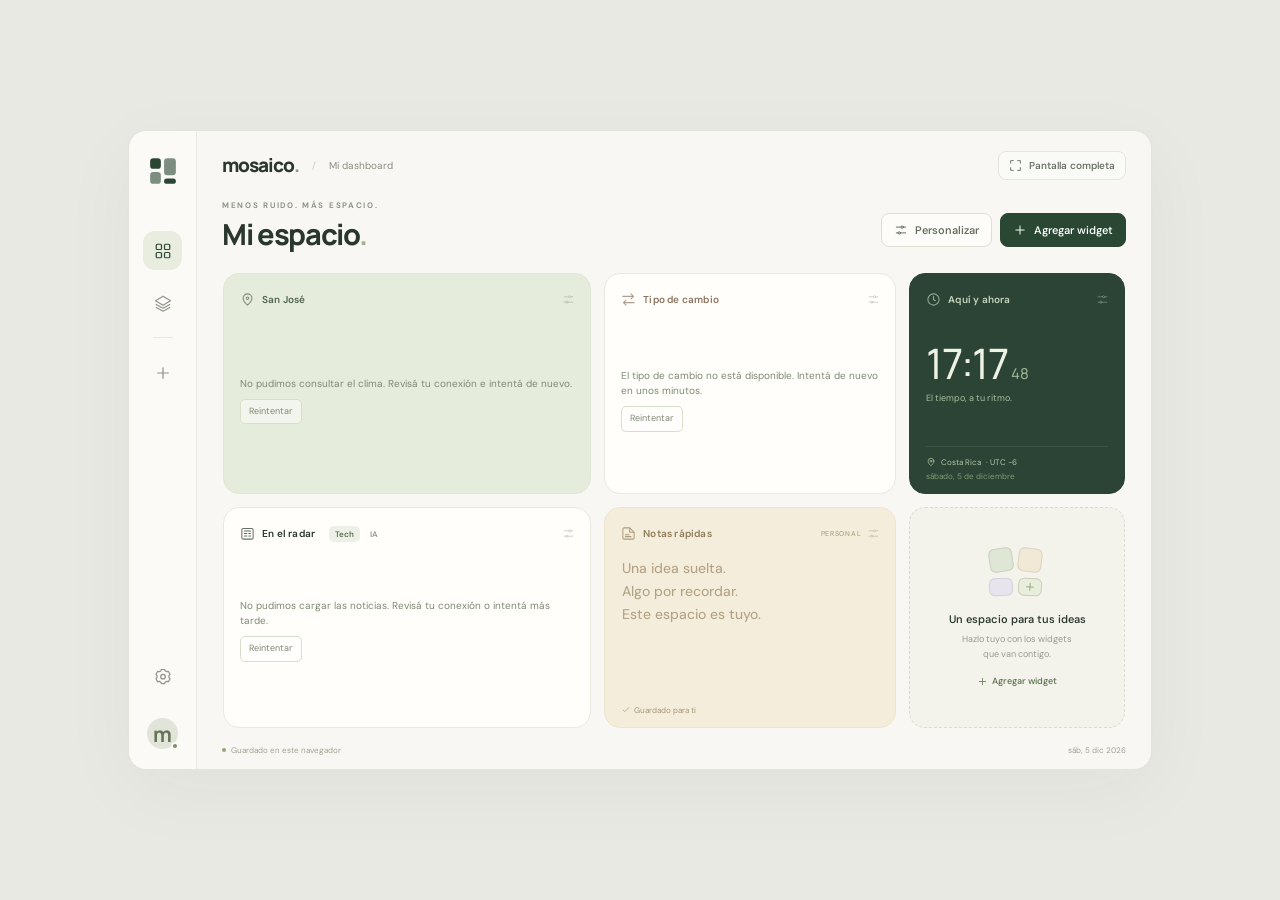
==== commit 0fb5a640: "Route unsupported engines to readable frame view" ====
--- a/index.html
+++ b/index.html
@@ -6,11 +6,12 @@
   <meta name="theme-color" content="#f6f5f1">
   <meta name="description" content="Mosaico: tu dashboard modular de clima, noticias, tipo de cambio y widgets personales.">
   <title>Mosaico — Tu espacio, a tu ritmo</title>
-  <link rel="icon" href="./assets/favicon.svg" type="image/svg+xml">
-  <script src="./js/boot.js?v=20261105-frame1"></script>
-  <link rel="stylesheet" href="./style.css?v=20261105-frame1">
+  <script defer src="./js/boot.js?v=20261105-entry3"></script>
+  <style>[hidden]{display:none!important}#entry-fallback{font:16px/1.5 Arial,sans-serif;max-width:640px;margin:24px;padding:16px;color:#263d30}#entry-fallback a{color:#285a40}</style>
 </head>
 <body>
+  <section id="entry-fallback" aria-live="polite"><h1>Mosaico</h1><p id="entry-message">Preparando tu espacio. Si no aparece, abre la vista para el marco.</p><p><a id="entry-frame-link" href="./frame.html?v=20261105-entry3">Abrir la vista para el marco</a></p><noscript>Activa JavaScript o abre la vista para el marco para ver sus widgets.</noscript></section>
+  <div id="dashboard-root" hidden>
   <div class="app-shell" id="app">
     <aside class="sidebar" aria-label="Navegación principal">
       <a class="brand" href="./" aria-label="Mosaico, inicio"><svg viewBox="0 0 28 28" fill="none" aria-hidden="true"><rect x="2" y="2" width="10" height="10" rx="3" fill="currentColor"/><rect x="15" y="2" width="11" height="16" rx="3" fill="currentColor" opacity=".6"/><rect x="2" y="15" width="10" height="11" rx="3" fill="currentColor" opacity=".6"/><rect x="15" y="21" width="11" height="5" rx="2.5" fill="currentColor"/></svg></a>
@@ -34,7 +35,7 @@
         <div><div class="eyebrow">MENOS RUIDO. MÁS ESPACIO.</div><h1>Mi espacio<span class="heading-dot">.</span></h1></div>
         <div class="heading-actions"><button class="button edit-button" id="edit-button"><span data-icon="sliders"></span><span>Personalizar</span></button><button class="button primary" id="add-button"><span data-icon="plus"></span>Agregar widget</button></div>
       </header>
-      <section class="dashboard-scroll" aria-label="Tus widgets"><p id="startup-status" hidden role="status">No pudimos iniciar Mosaico. <a href="?lite=1">Reintentar en modo ligero</a>. Tus datos guardados se conservan.</p><noscript>Activa JavaScript para ver tus widgets.</noscript><div class="widget-grid" id="widget-grid"></div></section>
+      <section class="dashboard-scroll" aria-label="Tus widgets"><p id="startup-status" hidden role="status">No pudimos iniciar Mosaico. <a href="./frame.html?v=20261105-entry3">Abrir la vista para el marco</a>. Tus datos guardados se conservan.</p><noscript>Activa JavaScript para ver tus widgets.</noscript><div class="widget-grid" id="widget-grid"></div></section>
       <footer><span><span class="status-dot"></span><span id="save-status">Todo en su lugar</span></span><span id="footer-date"></span></footer>
     </main>
   </div>
@@ -49,6 +50,6 @@
   <dialog id="settings-dialog" class="settings-dialog"><div class="dialog-header"><div><div class="eyebrow">TU ESPACIO</div><h2>Ajustes</h2></div><button class="icon-button close-dialog" aria-label="Cerrar" data-icon="x"></button></div><div class="settings-content"><div class="setting-info"><span data-icon="monitor"></span><div><strong>1024 × 640 píxeles</strong><p>El tamaño máximo de Mosaico. En pantalla completa, tu dashboard permanece centrado.</p></div></div><div class="setting-info"><span data-icon="hard-drive"></span><div><strong>Guardado en este navegador</strong><p>Tu distribución, notas y widgets se conservan en este dispositivo.</p></div></div><button class="button wide" id="export-button"><span data-icon="download"></span>Exportar mi espacio</button><label class="button wide import-button"><span data-icon="upload"></span>Importar un espacio<input type="file" id="import-input" accept="application/json,.json" hidden></label><button class="button wide danger" id="reset-button"><span data-icon="rotate"></span>Restablecer distribución inicial</button><p class="settings-note">Restablecer elimina los widgets y notas de este navegador. Puedes exportarlos antes.</p></div></dialog>
   <dialog id="about-dialog" class="settings-dialog"><div class="dialog-header"><div><div class="eyebrow">BIENVENIDO A MOSAICO</div><h2>Tu espacio, a tu ritmo.</h2></div><button class="icon-button close-dialog" aria-label="Cerrar" data-icon="x"></button></div><div class="settings-content about-content"><p>Una pequeña ventana para las cosas que importan. Agrega widgets, edita sus opciones y organiza tu día a tu manera.</p><p><strong>Para organizar:</strong> pulsa Personalizar. Arrastra las tarjetas o usa sus flechas para moverlas. Cada widget tiene un botón de ajustes.</p><p><strong>Datos:</strong> clima de <a href="https://open-meteo.com/" target="_blank" rel="noopener noreferrer">Open-Meteo</a>, cambio de <a href="https://api.hacienda.go.cr/docs/" target="_blank" rel="noopener noreferrer">Hacienda</a> y noticias de <a href="https://news.ycombinator.com/" target="_blank" rel="noopener noreferrer">Hacker News</a>. Cada módulo muestra su fuente y actualización.</p><p><strong>Widgets propios:</strong> puedes crear indicadores desde la biblioteca o registrar nuevos módulos en el código del proyecto.</p></div></dialog>
   <div class="toast" id="toast" role="status" aria-live="polite"></div>
-  <script type="module" src="./js/app.js?v=20261105-frame1"></script>
+  </div>
 </body>
 </html>
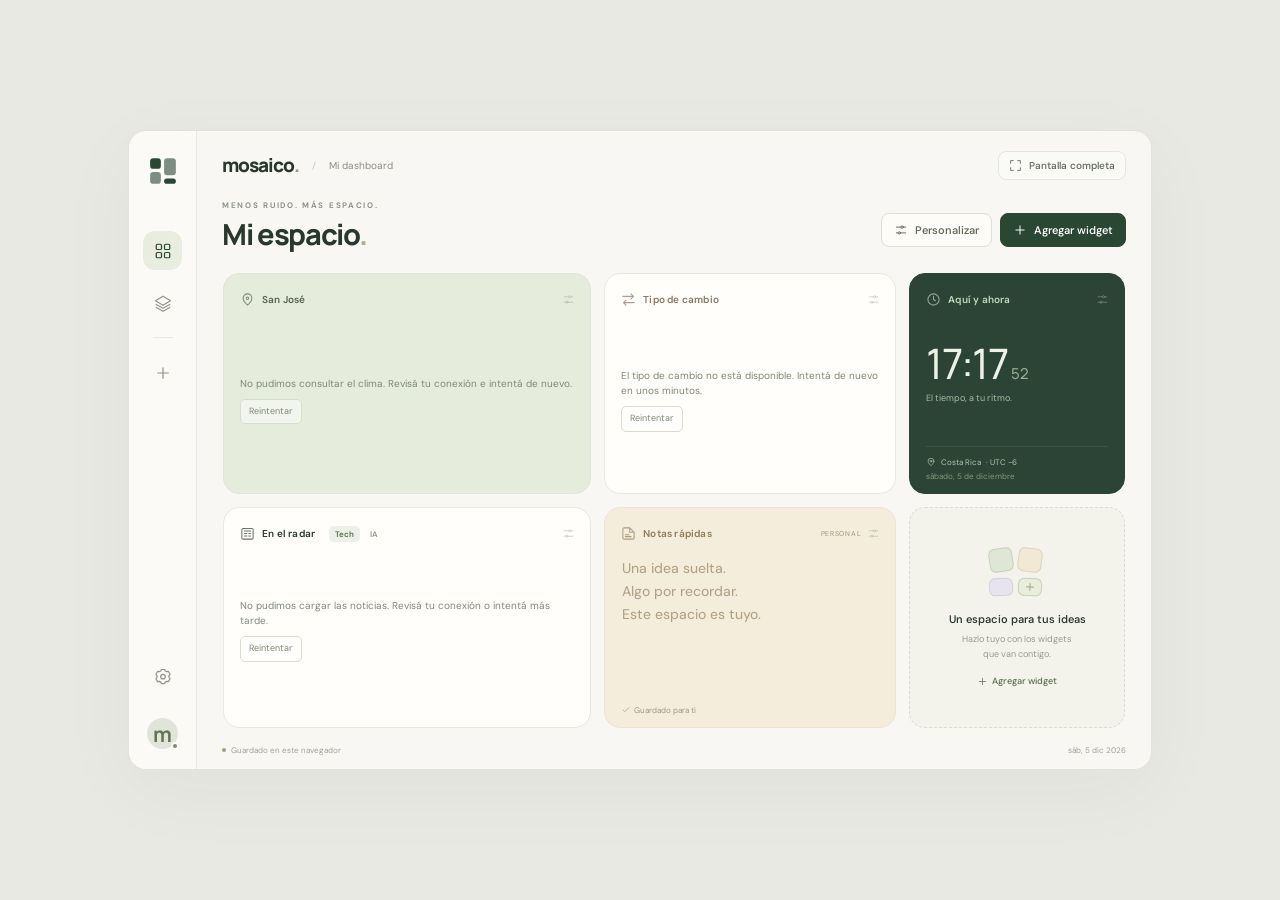
==== commit fce8a611: "Polish frame view and fill available fullscreen height" ====
--- a/index.html
+++ b/index.html
@@ -6,11 +6,11 @@
   <meta name="theme-color" content="#f6f5f1">
   <meta name="description" content="Mosaico: tu dashboard modular de clima, noticias, tipo de cambio y widgets personales.">
   <title>Mosaico — Tu espacio, a tu ritmo</title>
-  <script defer src="./js/boot.js?v=20261105-entry3"></script>
+  <script defer src="./js/boot.js?v=20261105-fill4"></script>
   <style>[hidden]{display:none!important}#entry-fallback{font:16px/1.5 Arial,sans-serif;max-width:640px;margin:24px;padding:16px;color:#263d30}#entry-fallback a{color:#285a40}</style>
 </head>
 <body>
-  <section id="entry-fallback" aria-live="polite"><h1>Mosaico</h1><p id="entry-message">Preparando tu espacio. Si no aparece, abre la vista para el marco.</p><p><a id="entry-frame-link" href="./frame.html?v=20261105-entry3">Abrir la vista para el marco</a></p><noscript>Activa JavaScript o abre la vista para el marco para ver sus widgets.</noscript></section>
+  <section id="entry-fallback" aria-live="polite"><h1>Mosaico</h1><p id="entry-message">Preparando tu espacio. Si no aparece, abre la vista para el marco.</p><p><a id="entry-frame-link" href="./frame.html?v=20261105-fill4">Abrir la vista para el marco</a></p><noscript>Activa JavaScript o abre la vista para el marco para ver sus widgets.</noscript></section>
   <div id="dashboard-root" hidden>
   <div class="app-shell" id="app">
     <aside class="sidebar" aria-label="Navegación principal">
@@ -35,7 +35,7 @@
         <div><div class="eyebrow">MENOS RUIDO. MÁS ESPACIO.</div><h1>Mi espacio<span class="heading-dot">.</span></h1></div>
         <div class="heading-actions"><button class="button edit-button" id="edit-button"><span data-icon="sliders"></span><span>Personalizar</span></button><button class="button primary" id="add-button"><span data-icon="plus"></span>Agregar widget</button></div>
       </header>
-      <section class="dashboard-scroll" aria-label="Tus widgets"><p id="startup-status" hidden role="status">No pudimos iniciar Mosaico. <a href="./frame.html?v=20261105-entry3">Abrir la vista para el marco</a>. Tus datos guardados se conservan.</p><noscript>Activa JavaScript para ver tus widgets.</noscript><div class="widget-grid" id="widget-grid"></div></section>
+      <section class="dashboard-scroll" aria-label="Tus widgets"><p id="startup-status" hidden role="status">No pudimos iniciar Mosaico. <a href="./frame.html?v=20261105-fill4">Abrir la vista para el marco</a>. Tus datos guardados se conservan.</p><noscript>Activa JavaScript para ver tus widgets.</noscript><div class="widget-grid" id="widget-grid"></div></section>
       <footer><span><span class="status-dot"></span><span id="save-status">Todo en su lugar</span></span><span id="footer-date"></span></footer>
     </main>
   </div>
